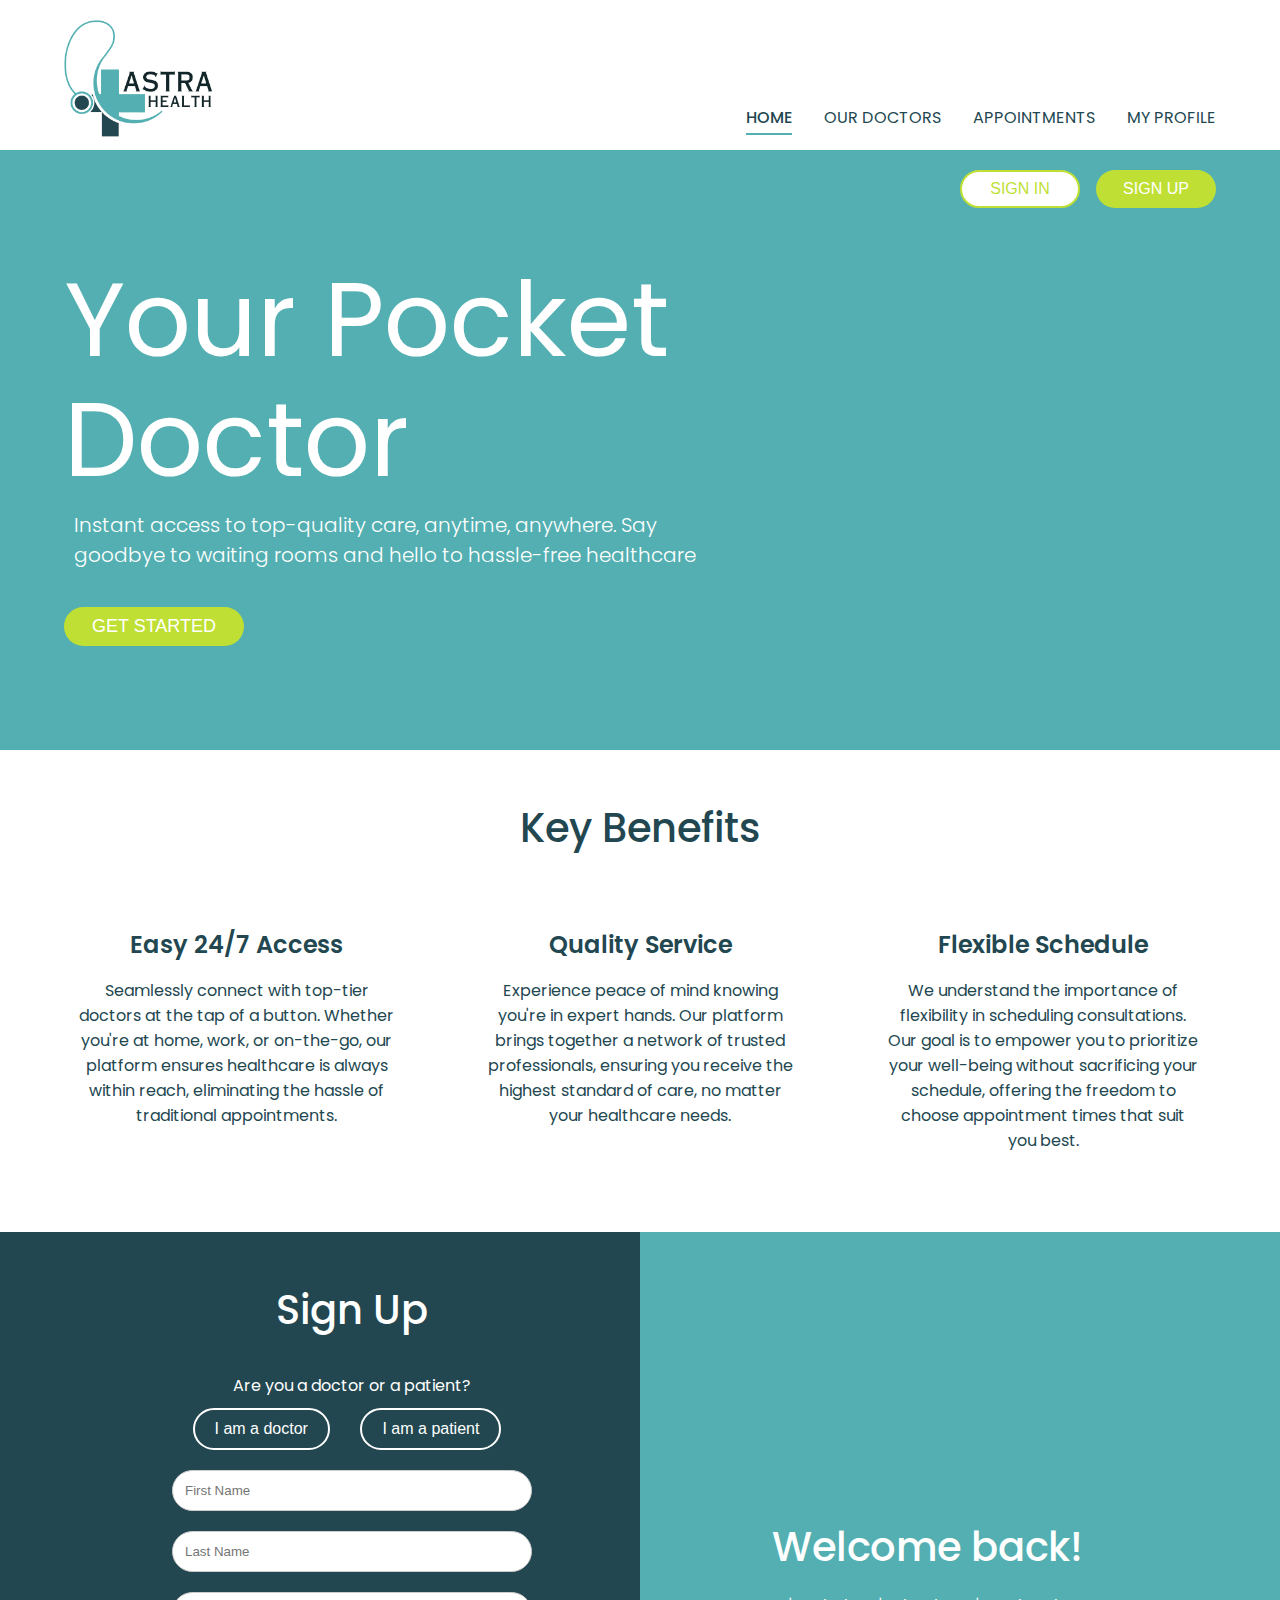
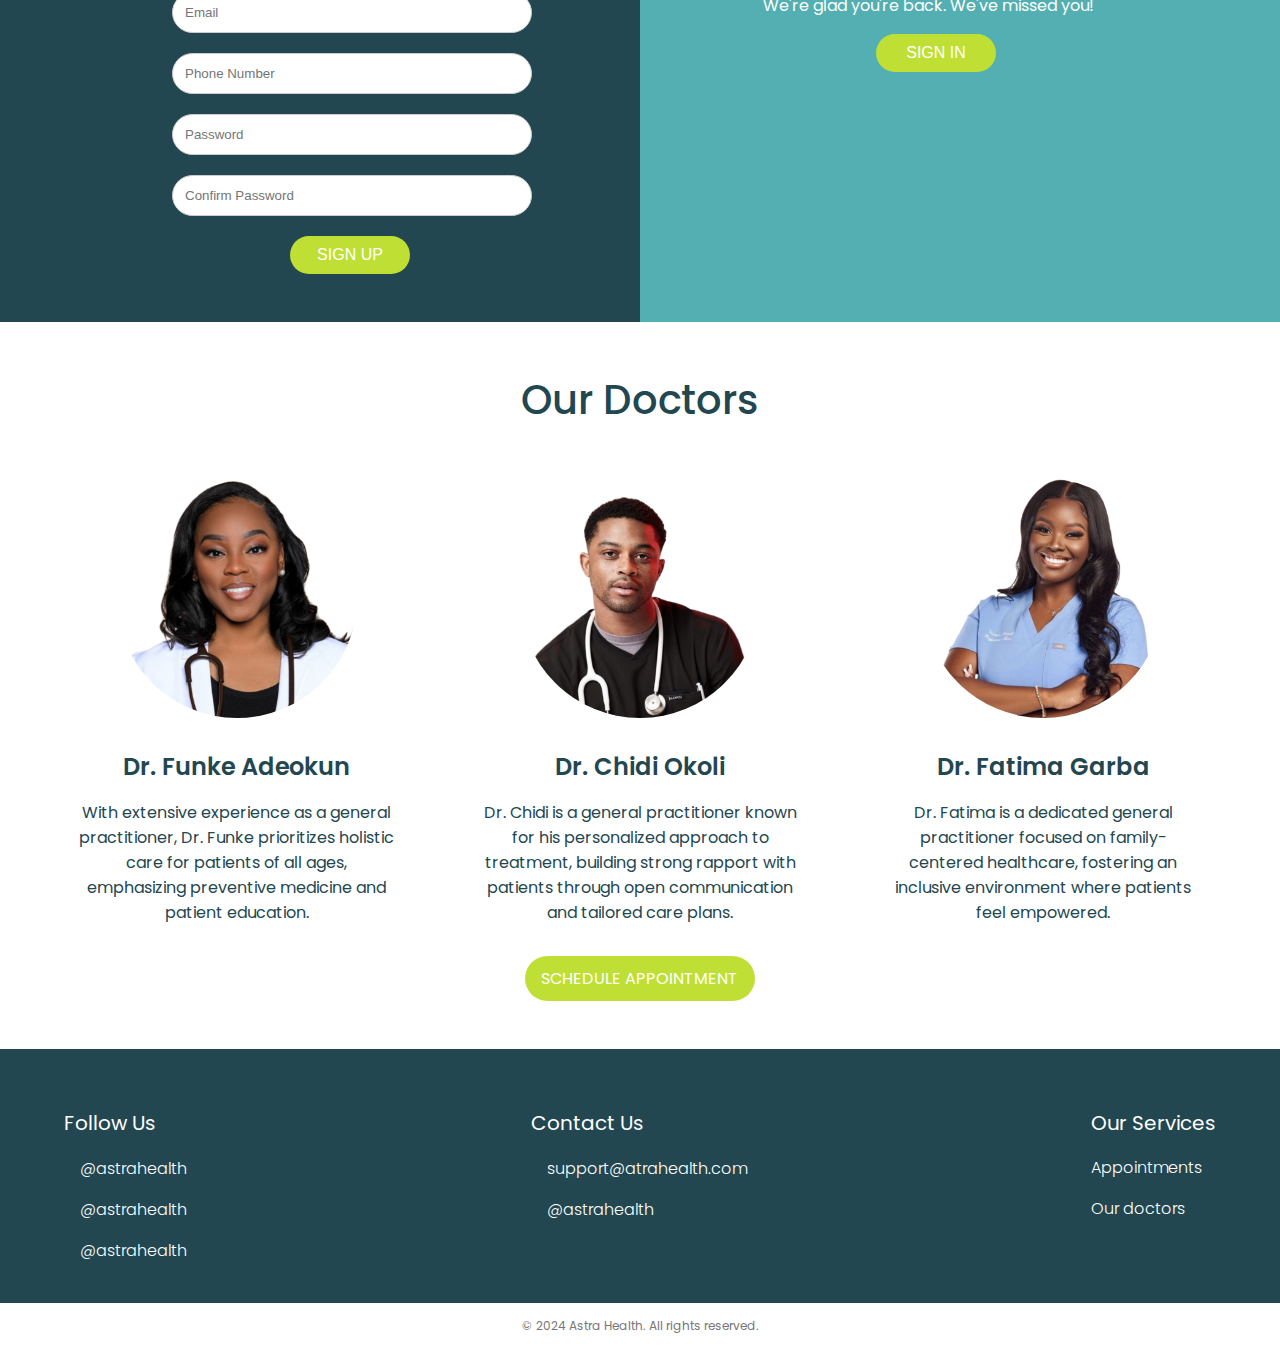
==== index.html @ 149f2d3d "Improved website responsiveness and update sign up / sign in forms" ====
<!DOCTYPE html>
<html lang="en">
<head>
    <meta charset="UTF-8">
    <meta name="viewport" content="width=device-width, initial-scale=1.0">
    <title>Astra Health | Home</title>
    <link rel="icon" href="images/astra health small icon.png">
    <link rel="stylesheet" href="./style.css" />
    <link rel="preconnect" href="https://fonts.googleapis.com">
    <link rel="preconnect" href="https://fonts.gstatic.com" crossorigin>
    <link href="https://fonts.googleapis.com/css2?family=Poppins:ital,wght@0,100;0,200;0,300;0,400;0,500;0,600;0,700;0,800;0,900;1,100;1,200;1,300;1,400;1,500;1,600;1,700;1,800;1,900&display=swap" rel="stylesheet">
    <link rel="stylesheet" href="https://cdnjs.cloudflare.com/ajax/libs/font-awesome/6.5.2/css/all.min.css" integrity="sha512-SnH5WK+bZxgPHs44uWIX+LLJAJ9/2PkPKZ5QiAj6Ta86w+fsb2TkcmfRyVX3pBnMFcV7oQPJkl9QevSCWr3W6A==" crossorigin="anonymous" referrerpolicy="no-referrer" />
    <link rel="stylesheet" href="path/to/font-awesome/css/font-awesome.min.css">
</head>
<body>
    <div class="container">
        <nav id="header">
            <div id="header-logo">
                <img src="./images/Astra Health Logo (Transparent) .png" alt="Astra Health logo" width="150">
            </div>
            <ul class="header-nav-bar">
                <li class="header-nav-items"><a href="index.html" class="current-page">HOME</a></li>
                <li class="header-nav-items"><a href="#">OUR DOCTORS</a></li>
                <li class="header-nav-items"><a href="#">APPOINTMENTS</a></li>
                <li class="header-nav-items"><a href="#">MY PROFILE</a></li>
            </ul>
        </nav>
    </div>
    <div class="teal-container">
        <div class="container">
            <div id="intro">
                <div id="access-buttons">
                    <button class="outlined-button">SIGN IN</button>
                    <button class="filled-button">SIGN UP</button>
                </div>
                <div id="intro-content">
                    <h1>Your Pocket Doctor</h1>
                    <h4>Instant access to top-quality care, anytime, anywhere. Say goodbye to waiting rooms and hello to hassle-free healthcare</h4>
                    <button class="filled-button-large">GET STARTED</button>
                </div>
            </div>
        </div>
    </div>
    <div class="container">
        <div id="key-benefits">
            <section id="benefits-header">
                <h2>Key Benefits</h2>
            </section>
            <section id="benefits-body">
                <div class="benefit">
                    <i class="fa-solid fa-hourglass icon"></i>
                    <h3>Easy 24/7 Access</h3>
                    <p>Seamlessly connect with top-tier doctors at the tap of a button. Whether you're at home, work, or on-the-go, our platform ensures healthcare is always within reach, eliminating the hassle of traditional appointments.</p>
                </div>
                <div class="benefit">
                    <i class="fa-solid fa-stethoscope icon"></i>
                    <h3>Quality Service</h3>
                    <p>Experience peace of mind knowing you're in expert hands. Our platform brings together a network of trusted professionals, ensuring you receive the highest standard of care, no matter your healthcare needs.</p>
                </div>
                <div class="benefit">
                    <i class="fa-solid fa-house-medical icon"></i>
                    <h3>Flexible Schedule</h3>
                    <p>We understand the importance of flexibility in scheduling consultations. Our goal is to empower you to prioritize your well-being without sacrificing your schedule, offering the freedom to choose appointment times that suit you best.</p>
                </div>
            </section>
        </div>
    </div>
    <div class="dual-container" id="container">
        <div class="container">
            <section class="form-section signup-section">
                <form id="signup-form">
                    <h2>Sign Up</h2>
                    <div class="form-field">
                        <label for="doctor_patient">Are you a doctor or a patient?</label>
                        <div id="doctor_patient">
                            <button class="role-button outlined" data-role="doctor">I am a doctor</button>
                            <button class="role-button outlined" data-role="patient">I am a patient</button>
                        </div>
                    </div>                                                   
                    <div class="form-field">
                        <input type="text" placeholder="First Name" name="first_name" />
                        <label></label>
                    </div>
                    <div class="form-field">
                        <input type="text" placeholder="Last Name" name="last_name" />
                        <label></label>
                    </div>
                    <div class="form-field">
                        <input type="email" placeholder="Email" name="email" />
                        <label></label>
                    </div>
                    <div class="form-field">
                        <input type="tel" placeholder="Phone Number" name="phone" pattern="\+?\d{1,3}[-.]?\d{3}[-.]?\d{3}[-.]?\d{4}" />
                        <label></label>
                    </div>
                    <div class="form-field">
                        <input type="password" placeholder="Password" name="password" />
                        <label></label>
                    </div>
                    <div class="form-field">
                        <input type="password" placeholder="Confirm Password" name="confirm_password" />
                        <label></label>
                    </div>
                    <button class="filled-button" type="submit">SIGN UP</button>
                </form>
            </section>
            <section class="form-section signin-section">
                <form id="signin-form">
                    <h2>Sign in</h2>
                    <div class="form-field">
                        <label for="doctor_patient">Are you a doctor or a patient?</label>
                        <div id="doctor_patient">
                            <button class="role-button outlined" data-role="doctor">I am a doctor</button>
                            <button class="role-button outlined" data-role="patient">I am a patient</button>
                        </div>
                    </div>     
                    <div class="form-field">
                        <input type="email" placeholder="Email" name="email"/>
                        <label></label>
                    </div>
                    <div class="form-field">
                        <input type="password" placeholder="Password" />
                        <label></label>
                    </div>
                    <!-- <a href="#" class="forgot">Forgot your password?</a> -->
                    <button class="filled-button" type="submit">SIGN IN</button>
                </form>
            </section>
            <section class="overlay-section">
                <div class="overlay">
                    <div class="overlay-panel overlay-right">
                        <div id="welcome-prompt">
                            <h2>Welcome!</h2>
                            <p>Begin your Astra Health journey here</p>
                            <button class="filled-button" id="signup-button">SIGN UP</button>
                        </div>
                    </div>
                    <div class="overlay-panel overlay-left">
                        <div id="welcome-back-prompt">
                            <h2>Welcome back!</h2>
                            <p>We're glad you're back. We've missed you!</p>
                            <button class="filled-button" id="signin-button">SIGN IN</button>
                        </div>   
                    </div>
                </div>
            </section>
        </div>
    </div>
    <div class="container">
        <div id="our-doctors">
            <section id="doctors-header">
                <h2>Our Doctors</h2>
            </section>
            <section id="doctors-body">
                <div class="doctors">
                    <img src="./images/doc 1.png" alt="Female Doctor" width="240">
                    <h3>Dr. Funke Adeokun</h3>
                    <p>With extensive experience as a general practitioner, Dr. Funke prioritizes holistic care for patients of all ages, emphasizing preventive medicine and patient education.</p>
                </div>
                <div class="doctors">
                    <img src="./images/doc 3.png" alt="Female Doctor" width="240">
                    <h3>Dr. Chidi Okoli</h3>
                    <p>Dr. Chidi is a general practitioner known for his personalized approach to treatment, building strong rapport with patients through open communication and tailored care plans.</p>
                </div>
                <div class="doctors">
                    <img src="./images/doc 2.png" alt="Female Doctor" width="240">
                    <h3>Dr. Fatima Garba</h3>
                    <p>Dr. Fatima is a dedicated general practitioner focused on family-centered healthcare, fostering an inclusive environment where patients feel empowered.</p>
                </div>
            </section>
            <section class="filled-button">SCHEDULE APPOINTMENT</section>
        </div>
    </div>
    <footer id="footer">
        <div class="dark-green-container">
            <div class="container footer-container">
                <div id="social-media">
                    <h4>Follow Us</h4>
                    <div class="instagram">
                        <i class="fa-brands fa-instagram small-icon"></i>
                        <p>@astrahealth</p>
                    </div>
                    <div class="facebook">
                        <i class="fa-brands fa-facebook-f small-icon"></i>
                        <p>@astrahealth</p>
                    </div>
                    <div class="twitter">
                        <i class="fa-brands fa-x-twitter small-icon"></i>
                        <p>@astrahealth</p>
                    </div>
                </div>
                <div id="contact-us">
                    <h4>Contact Us</h4>
                    <div class="e-mail">
                        <i class="fa-solid fa-envelope small-icon"></i>
                        <p>support@atrahealth.com</p>
                    </div>
                    <div class="phone-number">
                        <i class="fa-solid fa-phone-volume small-icon"></i>
                        <p>@astrahealth</p>
                    </div>
                </div>
                <div id="our-services">
                    <h4>Our Services</h4>
                    <p>Appointments</p>
                    <p>Our doctors</p>
                </div>
            </div>
        </div>   
    </footer>
    <section id="legal-information">
        <p>&copy; 2024 Astra Health. All rights reserved.</p>
    </section>    
    <script src="index.js"></script>
</body>
</html>
---- style.css ----
html {
    box-sizing: border-box;
    font-family: "Poppins", sans-serif;
}

.icon {
    font-size: 3rem;
    color:  #c0df34;
}

.small-icon {
    font-size: 1rem;
    color:  #ffffff;
}

body {
    margin: 0px;
    padding: 0px;
    /* min-height: 100vh;
    background-size: cover;
    background-repeat: no-repeat; */
}

*, *:before, *:after {
    box-sizing: inherit;
}

.container {
    position: relative;
    width: 90%;
    max-width: 1200px; /* Ensures optimal readability */
    margin: 0 auto;
    display: flex;
}

.teal-container {
    background-color: #53AFB1;
}

.dark-green-container {
    background-color: #224750;
}

.footer-container {
    padding: 2em 0 2em 0;
}

.dual-container {
    background: linear-gradient(
        to left,
        #53AFB1 0%,
        #53AFB1 50%,
        #224750 50%,
        #224750 100%
    );
    position: relative;
    display: flex;
}

.signup-section, .signin-section {
    flex: 1;
    display: flex;
    flex-direction: column;
    justify-content: space-around;
    align-items: center;
    background-color: #224750;
    padding: 3em 0;
}

.signup-section {
    left: 0;
    z-index: 1; 
}

.signin-section {
    right: 0;
}

.overlay {
    position: absolute;
    top: 0;
    left: 0;
    width: 100%;
    display: flex;
    justify-content: space-around;
}

.overlay-panel {
    flex: 1;
    display: flex;
    flex-direction: column;
    justify-content: center;
    align-items: center;
    text-align: center;
    background-color: #53AFB1;
    padding: 3em 0;
    height: 691.97px;
}

#welcome-prompt, #welcome-back-prompt {
    flex: 1;
    display: flex;
    flex-direction: column;
    justify-content: center;
    align-items: center;
    text-align: center;
    padding: 0 20px;
    height: 100%;
    width: 100%;
}

.form-field {
    margin-bottom: 20px;

}

.form-field input {
    width: 360px;
    padding: 12px;
    border: 1px solid #ccc;
    border-radius: 30px;
    box-sizing: border-box;
}

.form-field label {
    display: none;
}

#header {
    display: flex;
    flex: 1;
    padding: 20px 0;
    height: 150px;
    display: flex;
    text-align: center;
    justify-content: space-between;
}

.header-nav-bar {
    color: #224750;
    list-style: none;
    padding: 0;
    margin: 0;
    display: flex;
    justify-content: space-between;
    align-items: flex-end;
}

.header-nav-items {
    margin-left: 2em;
}

.header-nav-items a {
    text-decoration: none;
    color: #224750;
    padding: .25em 0;
}

.header-nav-items a:hover, 
.header-nav-items a:focus {
    color: #53AFB1;
    font-weight: bold;
}

.current-page {
    border-bottom: 2px solid #53AFB1;
    color: #53AFB1;
    font-weight: 500;
}
 
#intro {
    min-height: 600px;
    height: auto;
    padding: 20px 0;
}

#intro-content {
    padding-top: 0px;
    width: 60%;
    align-items: center;
    color: #ffffff;
}

#key-benefits {
    background-color: #ffffff;
    padding: 3em 0 3em 0;
}

#benefits-header {
    text-align: center;
    color: #224750;
}

#benefits-body {
    color: #224750;
    display: flex;
    justify-content: space-between;
}

.benefit {
    width: 30%;
    padding: 15px;
    text-align: center;
}

#access-buttons {
    display: flex;
    justify-content: flex-end;
}

button {
    border-radius: 30px;
    font-size: 1rem;
    cursor: pointer;
}

.filled-button, .outlined-button {
    min-width: 120px;
    margin-left: 1em;
    padding: .5em 1.25em;
}

.filled-button, .filled-button-large, .filler-button {
    color: white;
    background-color: #c0df34;
    border: none;
}

.filled-button-large {
    min-width: 180px;
    font-size: 1.125rem;
    padding: .5em 1.25em;
    margin-top: 1.5em;
}

.outlined-button {
    color: #c0df34;
    background-color: #ffffff;
    border: 2px solid #c0df34;
}

#intro-content h1 {
    color: #ffffff;
    font-size: 6.5rem;
    font-weight: normal;
    line-height: 7.5rem;
    margin: 0.5em 0 0 0;
}

#benefits-header h2 {
    margin: 0 0 .75em 0;
}

.benefit h3 {
    margin-bottom: 0.5em;
}

h2 {
    font-size: 2.5rem;
    font-weight: 500;
}

h3 {
    font-size: 1.5rem;
    font-weight: 600;
}

#intro-content h4 {
    color: #ffffff;
    font-size: 1.25rem;
    font-weight: 300;
    margin: 10px;
}

h4 {
    font-size: 1.25rem;
    font-weight: 400;
    font-style: normal;
}

#signup-form h2, #signin-form h2 {
    text-align: center;
    color: #ffffff;
    margin-top: 0px;
}

#signup-form button.filled-button, #signin-form button.filled-button {
    display: flex;
    justify-content: center;
    align-items: center;
    padding: 10px;
    position: relative;
    left: 45%;
    transform: translateX(-50%);
}

.overlay-panel h2, .overlay-panel p, .overlay-panel button {
    color: #ffffff;
}

.overlay-panel button {
    padding: 10px;
}

.overlay-panel h2{
    margin-bottom: 0px;
}

#our-doctors {
    background-color: #ffffff;
    padding: 3em 0 3em 0;
}

#doctors-header {
    width: 100%;
    text-align: center;
    color: #224750;
}

#doctors-body {
    color: #224750;
    display: flex;
    justify-content: space-between;
}

.doctors {
    width: 30%;
    padding: 15px;
    align-items: center;
    border: 20px;
    text-align: center;
}

.doctors h3 {
    margin-bottom: .5em;
}

#doctors-header h2 {
    margin-top: 0;
}

.doctors img {
    border-radius: 50%;
}

#our-doctors .filled-button {
    text-align: center;
    padding: 10px;
    background-color: #c0df34;
    color: white;
    border: none;
    border-radius: 30px;
    cursor: pointer;
    width: 20%;
    display: flex;
    justify-content: center; 
    align-items: center;
    margin: 0 auto;
    display: block;
}

#doctor_patient {
    display: flex;
    justify-content: space-evenly;
    align-items: center;
}

.role-button {
    padding: 10px 20px;
    margin-right: 10px;
    background-color: transparent; 
    border: 2px solid #ffffff;
    color: #ffffff;
    border-radius: 30px;
    cursor: pointer;
}

.role-button.filled {
    background-color: #53AFB1;
    color: white;
}

.role-button:hover {
    background-color: #53AFB1; 
    color: white;
}

.role-button:focus {
    outline: none;
}

.form-field label {
    display: flex;
    justify-content: center;
    align-items: center;
    margin-bottom: 10px;
    color: #ffffff; 
}


#footer {
    background-color: #224750;
    color: white;
}

#footer h4 {
    margin-bottom: .5em;
}

#footer .small-icon {
    margin-right: 1em;
}

.footer-container {
    display: flex;
    justify-content: space-between;
}

#footer .instagram,
#footer .facebook,
#footer .twitter,
#footer .e-mail,
#footer .phone-number {
    display: flex;
    align-items: center;
}

#footer p {
    margin: .5em 0;
    font-weight: 300;
}

#our-services h4 {
    padding-bottom: .375em;
}

#our-services p {
    padding-bottom: .5em;
}

#legal-information {
    background-color: #ffffff;
    padding: .5em;
    text-align: center;
}

#legal-information p {
    margin: .5em 0;
    font-size: .75rem;
    color: #777;
}

@media (max-width: 992px) {
    .header-nav-bar {
        flex-direction: column;
    }
    .header {
        text-align: center;
    }
}
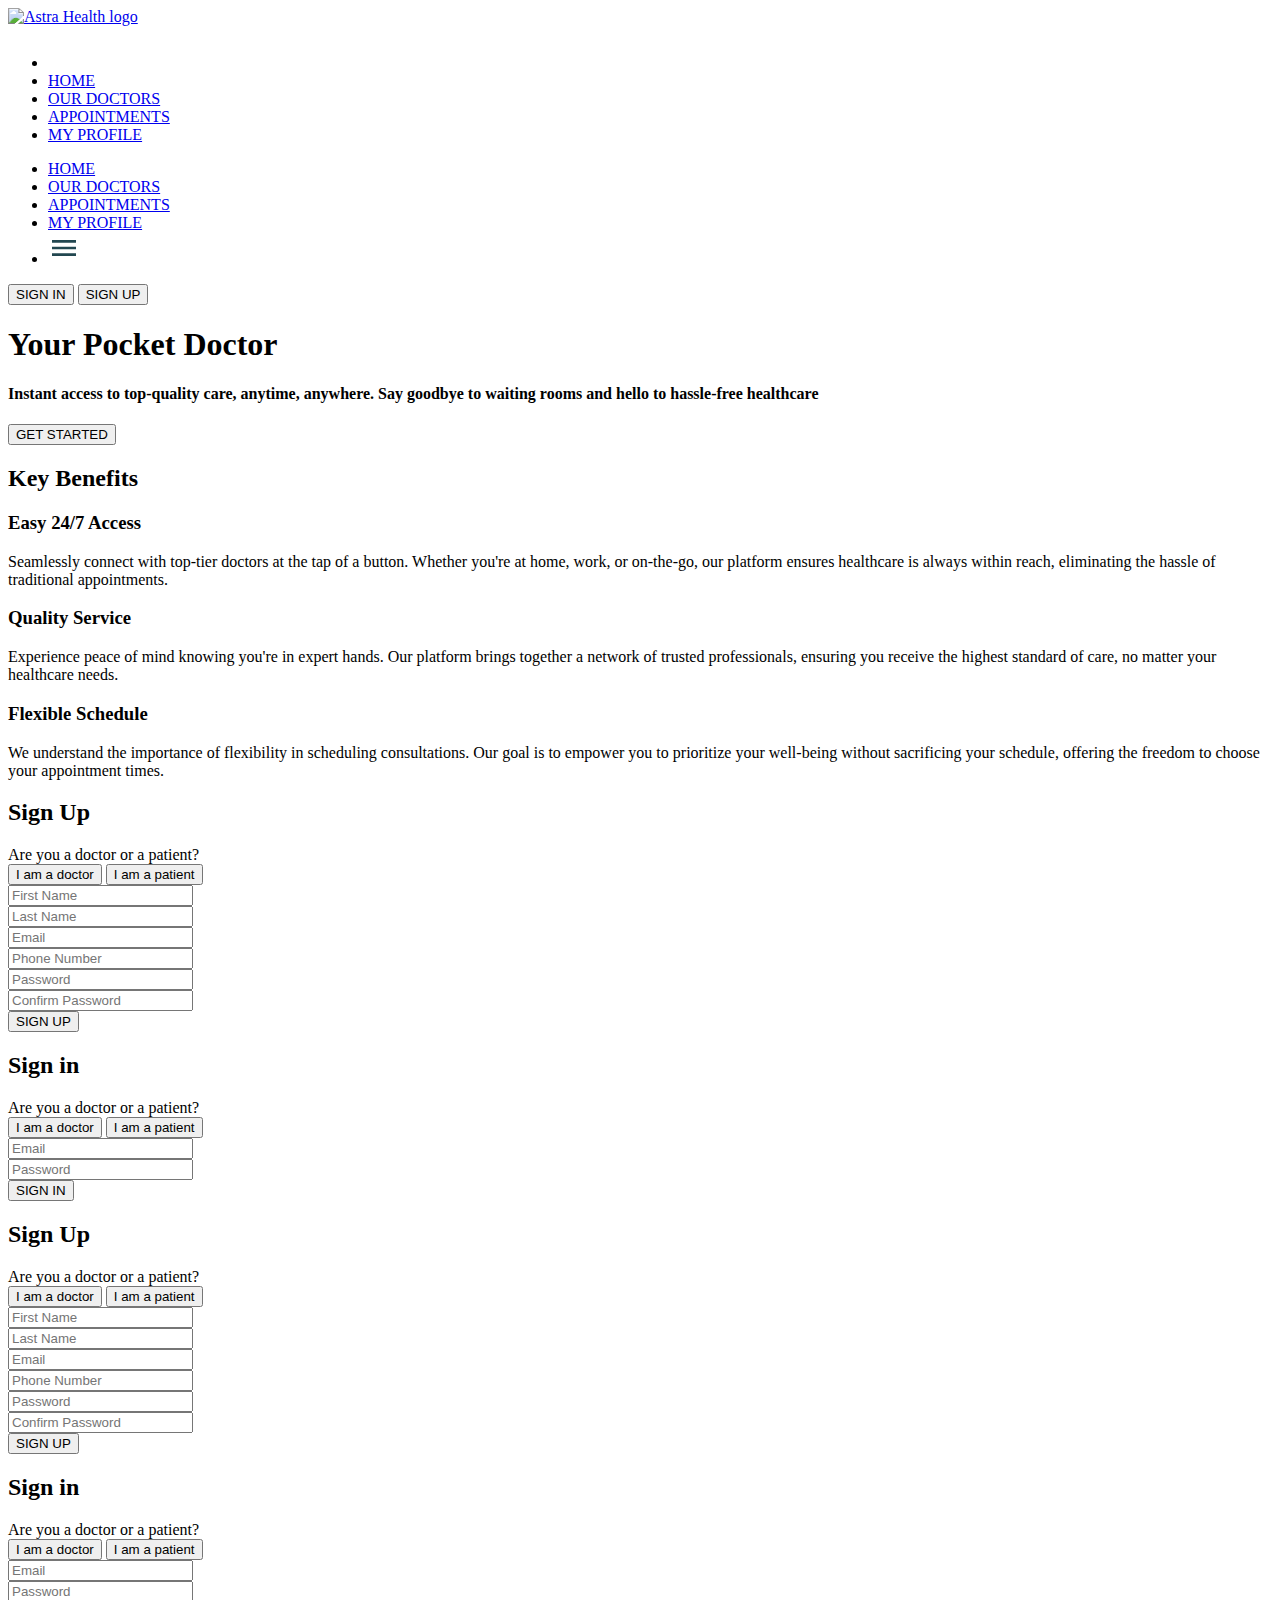
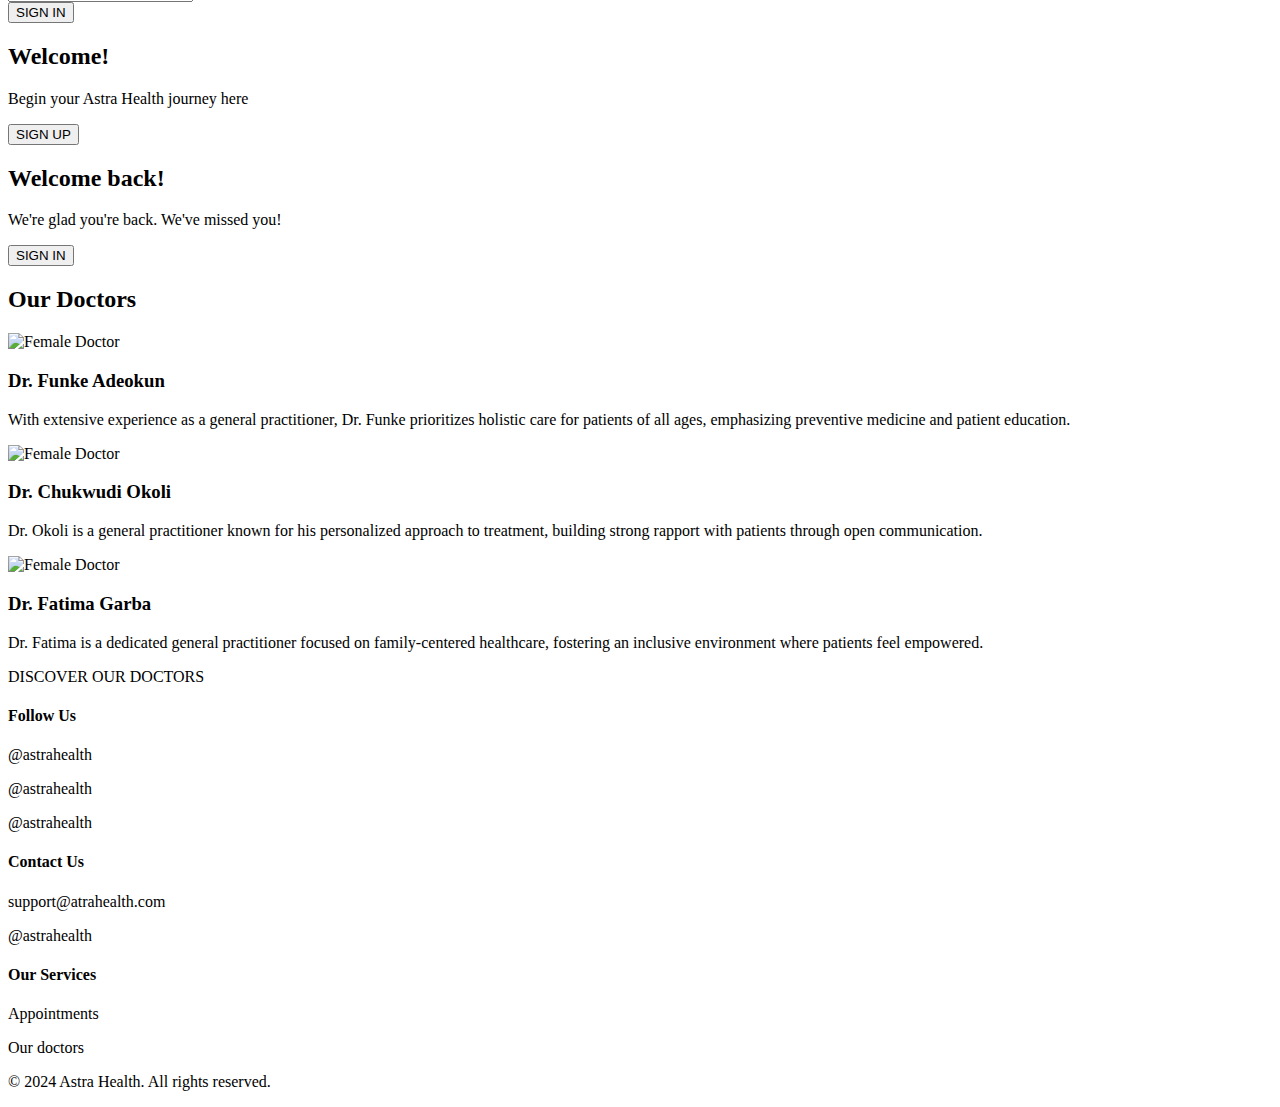
==== commit ee50d405: "Update html files to handle our_doctors page" ====
--- a/index.html
+++ b/index.html
@@ -3,9 +3,10 @@
 <head>
     <meta charset="UTF-8">
     <meta name="viewport" content="width=device-width, initial-scale=1.0">
-    <title>Astra Health | Home</title>
-    <link rel="icon" href="images/astra health small icon.png">
-    <link rel="stylesheet" href="./style.css" />
+    <title>Astra Health</title>
+    <link rel="icon" href="Images_Assets/Images/astra_health_small_icon.png">
+    <link rel="stylesheet" href="CSS/style.css" />
+    <link rel="stylesheet" href="CSS/our_doctors_style.css" />
     <link rel="preconnect" href="https://fonts.googleapis.com">
     <link rel="preconnect" href="https://fonts.gstatic.com" crossorigin>
     <link href="https://fonts.googleapis.com/css2?family=Poppins:ital,wght@0,100;0,200;0,300;0,400;0,500;0,600;0,700;0,800;0,900;1,100;1,200;1,300;1,400;1,500;1,600;1,700;1,800;1,900&display=swap" rel="stylesheet">
@@ -13,30 +14,43 @@
     <link rel="stylesheet" href="path/to/font-awesome/css/font-awesome.min.css">
 </head>
 <body>
-    <div class="container">
-        <nav id="header">
-            <div id="header-logo">
-                <img src="./images/Astra Health Logo (Transparent) .png" alt="Astra Health logo" width="150">
-            </div>
-            <ul class="header-nav-bar">
-                <li class="header-nav-items"><a href="index.html" class="current-page">HOME</a></li>
-                <li class="header-nav-items"><a href="#">OUR DOCTORS</a></li>
-                <li class="header-nav-items"><a href="#">APPOINTMENTS</a></li>
-                <li class="header-nav-items"><a href="#">MY PROFILE</a></li>
-            </ul>
-        </nav>
+    <div><a href="patient_profile.html"></a></div>
+    <div class="white-container">
+        <div class="container">
+            <nav id="header">
+                <div id="header-logo">
+                    <a href="index.html">
+                        <img class="astra-health-logo" src="Images_Assets/Images/Astra_Health_Logo_1.png" alt="Astra Health logo" width="150">
+                    </a>                    
+                </div>
+                <ul class="mobile-menu" id="mobile-nav-bar">
+                    <li onclick=hideMenu()><a href="#"><svg xmlns="http://www.w3.org/2000/svg" fill="#FFFFFF" height="26" viewBox="0 -960 960 960" width="26"><path d="m256-200-56-56 224-224-224-224 56-56 224 224 224-224 56 56-224 224 224 224-56 56-224-224-224 224Z"/></svg></a></li>
+                    <li class="mobile-nav-items"><a href="index.html" class="current-page">HOME</a></li>
+                    <li class="mobile-nav-items"><a href="our_doctors.html">OUR DOCTORS</a></li>
+                    <li class="mobile-nav-items"><a href="#">APPOINTMENTS</a></li>
+                    <li class="mobile-nav-items"><a href="#">MY PROFILE</a></li>
+                </ul>
+                <ul class="header-nav-bar" id="header-nav-bar">
+                    <li class="header-nav-items"><a href="index.html" class="current-page">HOME</a></li>
+                    <li class="header-nav-items"><a href="our_doctors.html">OUR DOCTORS</a></li>
+                    <li class="header-nav-items"><a href="#">APPOINTMENTS</a></li>
+                    <li class="header-nav-items"><a href="#">MY PROFILE</a></li>
+                    <li class="menu-button" onclick=showMenu()><a href="#"><svg xmlns="http://www.w3.org/2000/svg" fill="#224750" height="32" viewBox="0 -960 960 960" width="32"><path d="M120-240v-80h720v80H120Zm0-200v-80h720v80H120Zm0-200v-80h720v80H120Z"/></svg></i></a></li>
+                </ul>
+            </nav>
+        </div>
     </div>
     <div class="teal-container">
         <div class="container">
             <div id="intro">
                 <div id="access-buttons">
-                    <button class="outlined-button">SIGN IN</button>
-                    <button class="filled-button">SIGN UP</button>
+                    <button class="outlined-button access-button" >SIGN IN</button>
+                    <button class="filled-button access-button">SIGN UP</button>
                 </div>
                 <div id="intro-content">
                     <h1>Your Pocket Doctor</h1>
                     <h4>Instant access to top-quality care, anytime, anywhere. Say goodbye to waiting rooms and hello to hassle-free healthcare</h4>
-                    <button class="filled-button-large">GET STARTED</button>
+                    <button class="filled-button-large access-button">GET STARTED</button>
                 </div>
             </div>
         </div>
@@ -60,9 +74,89 @@
                 <div class="benefit">
                     <i class="fa-solid fa-house-medical icon"></i>
                     <h3>Flexible Schedule</h3>
-                    <p>We understand the importance of flexibility in scheduling consultations. Our goal is to empower you to prioritize your well-being without sacrificing your schedule, offering the freedom to choose appointment times that suit you best.</p>
-                </div>
-            </section>
+                    <p>We understand the importance of flexibility in scheduling consultations. Our goal is to empower you to prioritize your well-being without sacrificing your schedule, offering the freedom to choose your appointment times.</p>
+                </div>
+            </section>
+        </div>
+    </div>
+    <div class="mobile-container" id="mobile-container">
+        <div class="mobile-form-container">
+            <section class="mobile-form-section mobile-signup-section">
+                <form id="mobile-signup-form">
+                    <h2>Sign Up</h2>
+                    <div class="mobile-form-field">
+                        <label for="doctor_patient">Are you a doctor or a patient?</label>
+                        <div id="doctor_patient">
+                            <button class="role-button outlined" data-role="doctor">I am a doctor</button>
+                            <button class="role-button outlined" data-role="patient">I am a patient</button>
+                        </div>
+                    </div>                                                   
+                    <div class="mobile-form-field">
+                        <input type="text" placeholder="First Name" name="first_name" />
+                        <label></label>
+                    </div>
+                    <div class="mobile-form-field">
+                        <input type="text" placeholder="Last Name" name="last_name" />
+                        <label></label>
+                    </div>
+                    <div class="mobile-form-field">
+                        <input type="email" placeholder="Email" name="email" />
+                        <label></label>
+                    </div>
+                    <div class="mobile-form-field">
+                        <input type="tel" placeholder="Phone Number" name="phone" pattern="\+?\d{1,3}[-.]?\d{3}[-.]?\d{3}[-.]?\d{4}" />
+                        <label></label>
+                    </div>
+                    <div class="mobile-form-field">
+                        <input type="password" placeholder="Password" name="password" />
+                        <label></label>
+                    </div>
+                    <div class="mobile-form-field">
+                        <input type="password" placeholder="Confirm Password" name="confirm_password" />
+                        <label></label>
+                    </div>
+                    <button class="filled-button" type="submit">SIGN UP</button>
+                </form>
+            </section>
+            <section class="mobile-form-section mobile-signin-section">
+                <form id="mobile-signin-form">
+                    <h2>Sign in</h2>
+                    <div class="mobile-form-field">
+                        <label for="doctor_patient">Are you a doctor or a patient?</label>
+                        <div id="doctor_patient">
+                            <button class="role-button outlined" data-role="doctor">I am a doctor</button>
+                            <button class="role-button outlined" data-role="patient">I am a patient</button>
+                        </div>
+                    </div>     
+                    <div class="mobile-form-field">
+                        <input type="email" placeholder="Email" name="email"/>
+                        <label></label>
+                    </div>
+                    <div class="mobile-form-field">
+                        <input type="password" placeholder="Password" />
+                        <label></label>
+                    </div>
+                    <button class="filled-button" type="submit">SIGN IN</button>
+                </form>
+            </section>
+            <!-- <section class="mobile-overlay-section">
+                <div class="mobile-overlay">
+                    <div class="mobile-overlay-panel mobile-overlay-top">
+                        <div id="mobile-welcome-prompt">
+                            <h2>Welcome!</h2>
+                            <p>Begin your Astra Health journey here</p>
+                            <button class="filled-button" id="mobile-signup-prompt-button">SIGN UP</button>
+                        </div>
+                    </div>
+                    <div class="mobile-overlay-panel mobile-overlay-bottom">
+                        <div id="mobile-welcome-back-prompt">
+                            <h2>Welcome back!</h2>
+                            <p>We're glad you're back. We've missed you!</p>
+                            <button class="filled-button" id="mobile-signin-prompt-button">SIGN IN</button>
+                        </div>   
+                    </div>
+                </div>
+            </section> -->
         </div>
     </div>
     <div class="dual-container" id="container">
@@ -132,14 +226,14 @@
                         <div id="welcome-prompt">
                             <h2>Welcome!</h2>
                             <p>Begin your Astra Health journey here</p>
-                            <button class="filled-button" id="signup-button">SIGN UP</button>
+                            <button class="filled-button" id="signup-prompt-button">SIGN UP</button>
                         </div>
                     </div>
                     <div class="overlay-panel overlay-left">
                         <div id="welcome-back-prompt">
                             <h2>Welcome back!</h2>
                             <p>We're glad you're back. We've missed you!</p>
-                            <button class="filled-button" id="signin-button">SIGN IN</button>
+                            <button class="filled-button" id="signin-prompt-button">SIGN IN</button>
                         </div>   
                     </div>
                 </div>
@@ -153,22 +247,22 @@
             </section>
             <section id="doctors-body">
                 <div class="doctors">
-                    <img src="./images/doc 1.png" alt="Female Doctor" width="240">
+                    <img src="Images_Assets/Images/doc_1.png" alt="Female Doctor" width="240">
                     <h3>Dr. Funke Adeokun</h3>
                     <p>With extensive experience as a general practitioner, Dr. Funke prioritizes holistic care for patients of all ages, emphasizing preventive medicine and patient education.</p>
                 </div>
                 <div class="doctors">
-                    <img src="./images/doc 3.png" alt="Female Doctor" width="240">
-                    <h3>Dr. Chidi Okoli</h3>
-                    <p>Dr. Chidi is a general practitioner known for his personalized approach to treatment, building strong rapport with patients through open communication and tailored care plans.</p>
+                    <img src="Images_Assets/Images/doc_3.png" alt="Female Doctor" width="240">
+                    <h3>Dr. Chukwudi Okoli</h3>
+                    <p>Dr. Okoli is a general practitioner known for his personalized approach to treatment, building strong rapport with patients through open communication.</p>
                 </div>
                 <div class="doctors">
-                    <img src="./images/doc 2.png" alt="Female Doctor" width="240">
+                    <img src="Images_Assets/Images/doc_2.png" alt="Female Doctor" width="240">
                     <h3>Dr. Fatima Garba</h3>
                     <p>Dr. Fatima is a dedicated general practitioner focused on family-centered healthcare, fostering an inclusive environment where patients feel empowered.</p>
                 </div>
             </section>
-            <section class="filled-button">SCHEDULE APPOINTMENT</section>
+            <section class="filled-button" onclick="window.location.href = 'our_doctors.html';">DISCOVER OUR DOCTORS</section>
         </div>
     </div>
     <footer id="footer">
@@ -211,6 +305,7 @@
     <section id="legal-information">
         <p>&copy; 2024 Astra Health. All rights reserved.</p>
     </section>    
-    <script src="index.js"></script>
+    <script src="JavaScript/script.js"></script>
+    <script src="JavaScript/our_doctors_script.js"></script>
 </body>
 </html>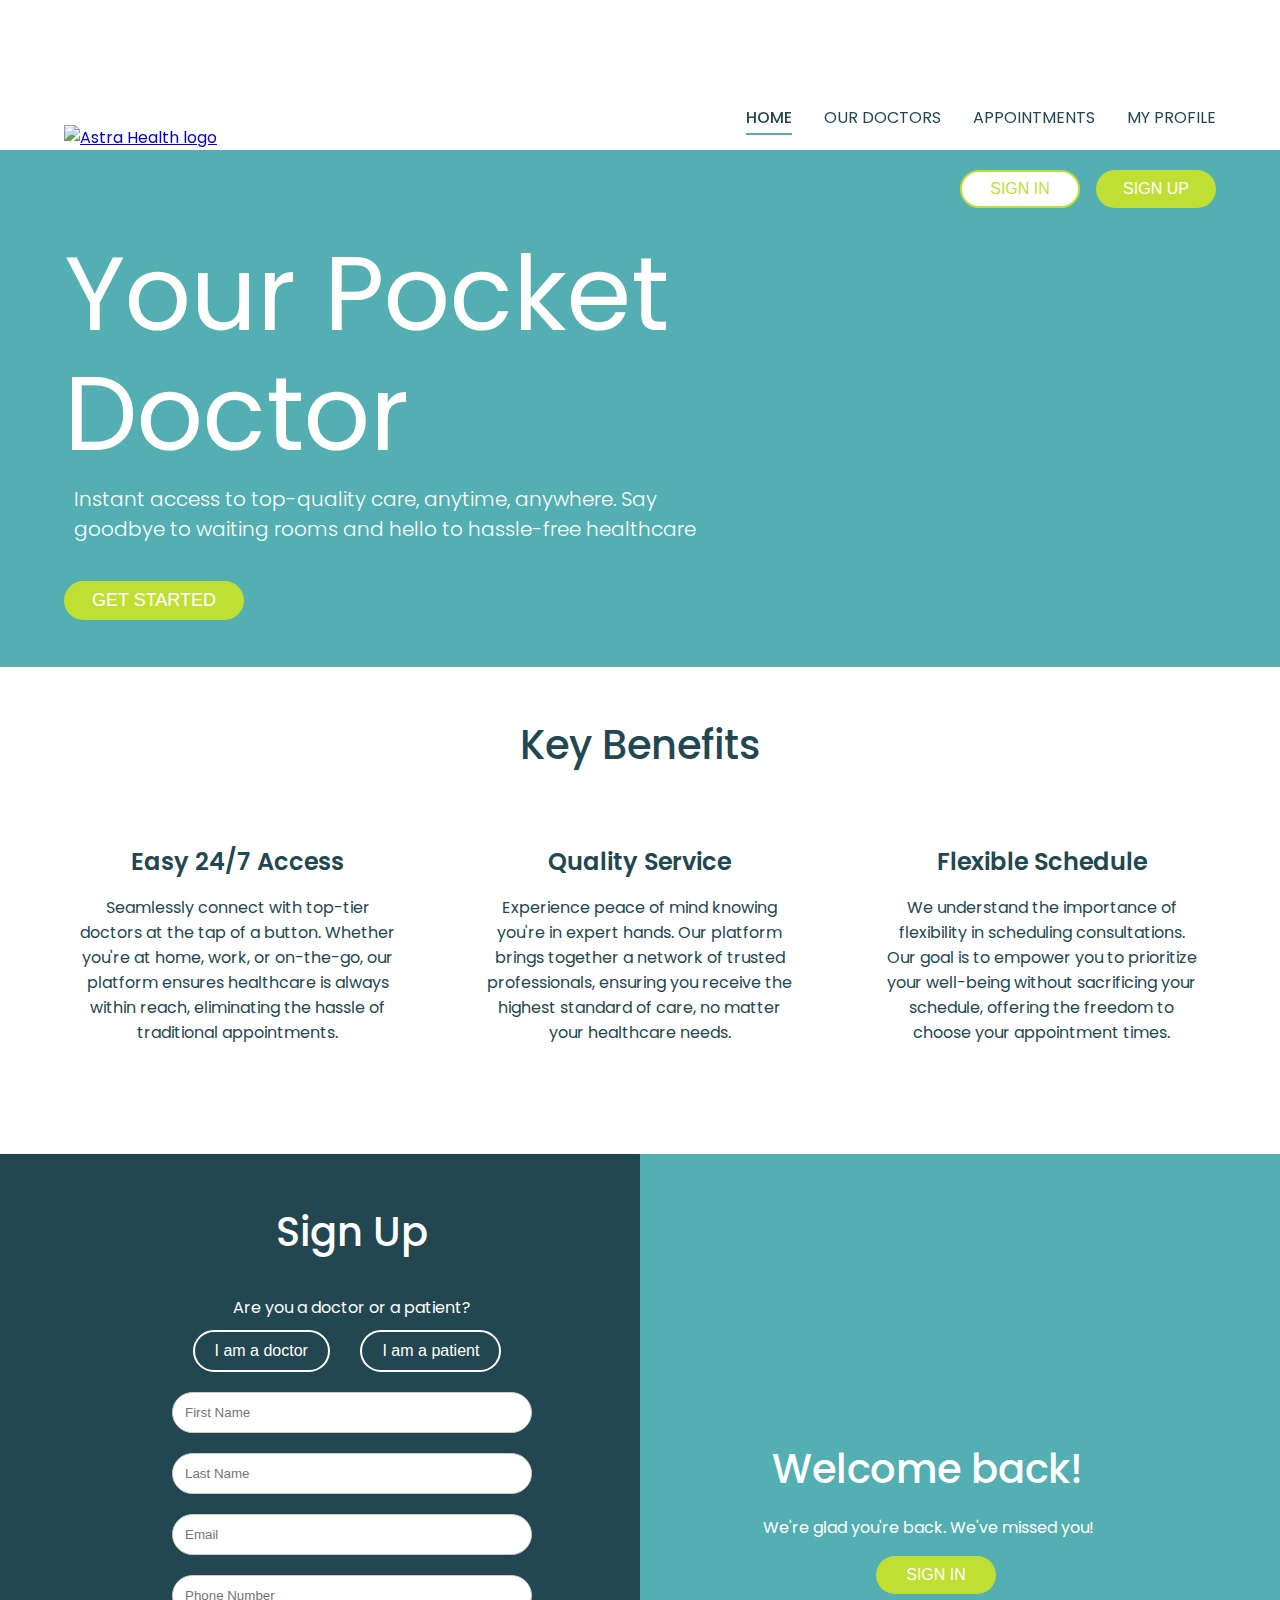
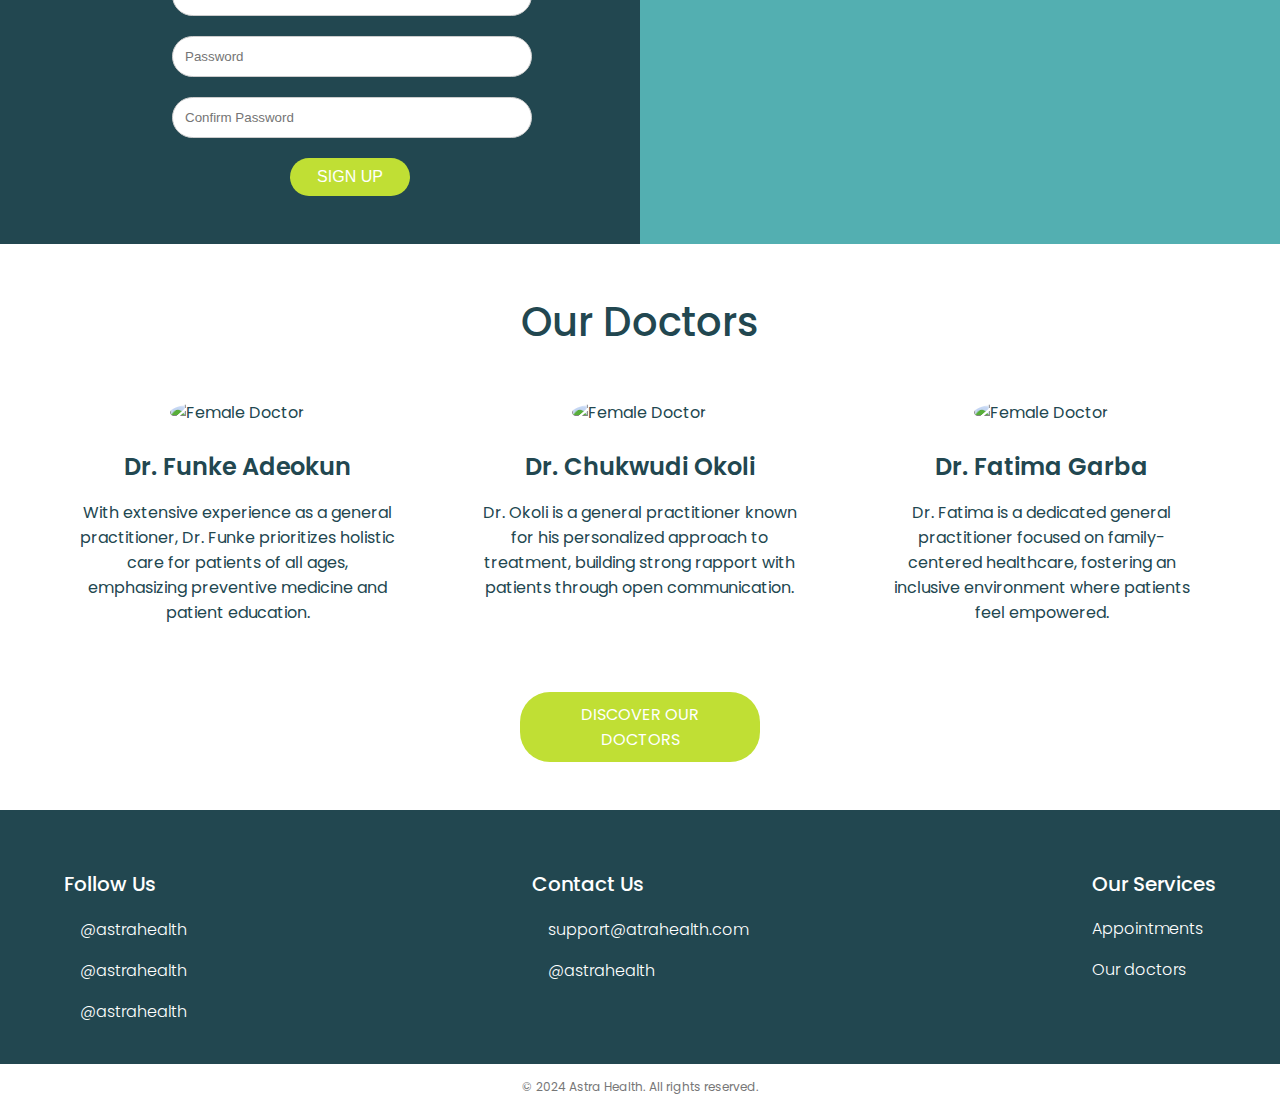
==== commit e422a3e6: "Update patients profile HTML files" ====
--- a/index.html
+++ b/index.html
@@ -7,6 +7,7 @@
     <link rel="icon" href="Images_Assets/Images/astra_health_small_icon.png">
     <link rel="stylesheet" href="CSS/style.css" />
     <link rel="stylesheet" href="CSS/our_doctors_style.css" />
+    <link rel="stylesheet" href="CSS/profile_styles.css" />
     <link rel="preconnect" href="https://fonts.googleapis.com">
     <link rel="preconnect" href="https://fonts.gstatic.com" crossorigin>
     <link href="https://fonts.googleapis.com/css2?family=Poppins:ital,wght@0,100;0,200;0,300;0,400;0,500;0,600;0,700;0,800;0,900;1,100;1,200;1,300;1,400;1,500;1,600;1,700;1,800;1,900&display=swap" rel="stylesheet">
@@ -28,13 +29,13 @@
                     <li class="mobile-nav-items"><a href="index.html" class="current-page">HOME</a></li>
                     <li class="mobile-nav-items"><a href="our_doctors.html">OUR DOCTORS</a></li>
                     <li class="mobile-nav-items"><a href="#">APPOINTMENTS</a></li>
-                    <li class="mobile-nav-items"><a href="#">MY PROFILE</a></li>
+                    <li class="mobile-nav-items"><a href="profile.html">MY PROFILE</a></li>
                 </ul>
                 <ul class="header-nav-bar" id="header-nav-bar">
                     <li class="header-nav-items"><a href="index.html" class="current-page">HOME</a></li>
                     <li class="header-nav-items"><a href="our_doctors.html">OUR DOCTORS</a></li>
                     <li class="header-nav-items"><a href="#">APPOINTMENTS</a></li>
-                    <li class="header-nav-items"><a href="#">MY PROFILE</a></li>
+                    <li class="header-nav-items"><a href="profile.html">MY PROFILE</a></li>
                     <li class="menu-button" onclick=showMenu()><a href="#"><svg xmlns="http://www.w3.org/2000/svg" fill="#224750" height="32" viewBox="0 -960 960 960" width="32"><path d="M120-240v-80h720v80H120Zm0-200v-80h720v80H120Zm0-200v-80h720v80H120Z"/></svg></i></a></li>
                 </ul>
             </nav>
@@ -307,5 +308,6 @@
     </section>    
     <script src="JavaScript/script.js"></script>
     <script src="JavaScript/our_doctors_script.js"></script>
+    <script src="JavaScript/profile_script.js"></script>
 </body>
 </html>--- a/CSS/style.css
+++ b/CSS/style.css
@@ -0,0 +1,1086 @@
+/*======================
+  Reset and Base Styles
+=======================*/
+
+html {
+    box-sizing: border-box;
+    font-family: "Poppins", sans-serif;
+}
+
+.icon {
+    font-size: 3rem;
+    color:  #C0DF34;
+}
+
+.small-icon {
+    font-size: 1rem;
+    color:  #FFFFFF;
+}
+
+.menu-button {
+    display: none;
+}
+
+body {
+    margin: 0px;
+    padding: 0px;
+}
+
+*, *:before, *:after {
+    box-sizing: inherit;
+}
+
+/*======================
+    Containers
+=======================*/
+
+.container {
+    position: relative;
+    width: 90%;
+    max-width: 1200px; /* Ensures optimal readability */
+    margin: 0 auto;
+    display: flex;
+}
+
+.white-container {
+    background-color: #FFFFFF;
+    z-index: 2;
+    position: fixed;
+    height: 150px;
+    width: 100%;
+}
+
+.teal-container {
+    background-color: #53AFB1;
+}
+
+.dark-green-container {
+    background-color: #224750;
+}
+
+.dual-container {
+    background: linear-gradient(
+        to left,
+        #53AFB1 0%,
+        #53AFB1 50%,
+        #224750 50%,
+        #224750 100%
+    );
+    position: relative;
+    display: flex;
+}
+
+/* .mobile-container {
+    background: linear-gradient(
+        to bottom,
+        #224750 0%,
+        #224750 60%,
+        #53AFB1 60%,
+        #53AFB1 100%
+    );
+    display: none;
+} */
+
+.mobile-container {
+    background-color: #224750;
+    display: none;
+}
+
+
+/*======================
+    Header Styles
+=======================*/
+
+#header {
+    opacity: 1;
+    z-index: 3;
+    width: 90%;
+    position: fixed;
+    max-width: 1200px;
+    height: 150px;
+    display: flex;
+    text-align: center;
+    align-items: flex-end;
+    justify-content: space-between;
+}
+
+.header-nav-bar {
+    color: #224750;
+    list-style: none;
+    padding: 0;
+    margin: 0;
+    display: none;
+    padding: 20px 0;
+    justify-content: space-between;
+    align-items: flex-end;
+}
+
+#header-nav-bar {
+    display: flex;
+    list-style: none;
+}
+
+.mobile-menu {
+    position: fixed;
+    display: none;
+    top: 0; 
+    right: 0;
+    margin: 0;
+    height: 100vh;
+    width: 240px;
+    z-index: 999;
+    background-color: #224750;
+    list-style: none;
+    flex-direction: column;
+    align-items: flex-start;
+    justify-content: flex-start;
+    text-align: left;
+    padding: 1em 2em;
+    line-height: 3em;
+    border-radius:  2.5em 0 0 2.5em;
+}
+
+.mobile-nav-items a {
+    text-decoration: none;
+    color: #FFFFFF;
+    font-size: 1em;
+}
+
+.mobile-nav-items a:hover, 
+.mobile-nav-items a:focus {
+    color: #F0F0F0;
+    font-weight: 500;
+}
+
+.mobile-menu li {
+    width: 100%;
+}
+
+.mobile-menu a {
+    width: 100%;
+}
+
+.header-nav-items {
+    margin-left: 2em;
+}
+
+.header-nav-items a {
+    text-decoration: none;
+    color: #224750;
+    padding: .25em 0;
+}
+
+.header-nav-items a:hover, 
+.header-nav-items a:focus {
+    color: #53AFB1;
+    font-weight: 500;
+}
+
+.current-page {
+    border-bottom: 2px solid #53AFB1;
+    color: #53AFB1;
+    font-weight: 500;
+}
+
+/*======================
+    Introduction Section
+=======================*/
+
+#intro {
+    min-height: 600px;
+    height: auto;
+    padding: 170px 0 20px 0;
+}
+
+#intro-content {
+    padding-top: 0px;
+    width: 60%;
+    align-items: center;
+    color: #FFFFFF;
+}
+
+/*======================
+    Key Benefits Section
+=======================*/
+
+#key-benefits {
+    background-color: #FFFFFF;
+    padding: 3em 0 3em 0;
+}
+
+#benefits-header {
+    text-align: center;
+    color: #224750;
+}
+
+#benefits-body {
+    display: flex;
+    flex-wrap: wrap;
+    color: #224750;
+    display: flex;
+    justify-content: space-between;
+}
+
+.benefit {
+    width: calc(33.333% - 2.25em);
+    padding: 15px;
+    text-align: center;
+    margin-bottom: 30px; 
+}
+
+/*======================
+    Sign Up/ Sign In
+=======================*/
+
+.signup-section, .signin-section {
+    flex: 1;
+    display: flex;
+    flex-direction: column;
+    justify-content: space-around;
+    align-items: center;
+    background-color: #224750;
+    padding: 3em 0;
+}
+
+
+.signup-section {
+    left: 0;
+    z-index: 1; 
+}
+
+.signin-section {
+    right: 0;
+}
+
+.overlay {
+    position: absolute;
+    top: 0;
+    left: 0;
+    width: 100%;
+    display: flex;
+    justify-content: space-around;
+}
+
+.overlay-panel {
+    flex: 1;
+    display: flex;
+    flex-direction: column;
+    justify-content: center;
+    align-items: center;
+    text-align: center;
+    background-color: #53AFB1;
+    padding: 3em 0;
+    height: 691.97px;
+}
+
+#welcome-prompt, #welcome-back-prompt {
+    flex: 1;
+    display: flex;
+    flex-direction: column;
+    justify-content: center;
+    align-items: center;
+    text-align: center;
+    padding: 0 20px;
+    height: 100%;
+    width: 100%;
+}
+
+.form-field {
+    margin-bottom: 20px;
+}
+
+.form-field input {
+    width: 360px;
+    padding: 12px;
+    border: 1px solid #ccc;
+    border-radius: 30px;
+    box-sizing: border-box;
+}
+
+.form-field label {
+    display: none;
+}
+
+#access-buttons {
+    display: flex;
+    justify-content: flex-end;
+}
+
+.role-button {
+    padding: 10px 20px;
+    margin-right: 10px;
+    background-color: transparent; 
+    border: 2px solid #FFFFFF;
+    color: #FFFFFF;
+    border-radius: 30px;
+    cursor: pointer;
+}
+
+.role-button.filled {
+    background-color: #53AFB1;
+    color: white;
+}
+
+.role-button:hover {
+    background-color: #53AFB1; 
+    color: white;
+}
+
+.role-button:focus {
+    outline: none;
+}
+
+.form-field label {
+    display: flex;
+    justify-content: center;
+    align-items: center;
+    margin-bottom: 10px;
+    color: #FFFFFF; 
+}
+
+.outlined-button {
+    color: #C0DF34;
+    background-color: #FFFFFF;
+    border: 2px solid #C0DF34;
+}
+
+#signup-form button.filled-button, #signin-form button.filled-button {
+    display: flex;
+    justify-content: center;
+    align-items: center;
+    padding: 10px;
+    position: relative;
+    left: 45%;
+    transform: translateX(-50%);
+}
+
+.overlay-panel h2, .overlay-panel p, .overlay-panel button {
+    color: #FFFFFF;
+}
+
+.overlay-panel button {
+    padding: 0.625em;
+}
+/*======================
+    Our Doctors Section
+=======================*/
+
+#our-doctors {
+    background-color: #FFFFFF;
+    padding: 3em 0 3em 0;
+}
+
+#doctors-header {
+    width: 100%;
+    text-align: center;
+    color: #224750;
+}
+
+#doctors-body {
+    color: #224750;
+    display: flex;
+    flex-wrap: wrap;
+    justify-content: space-between;
+}
+
+.doctors {
+    width: calc(33.333% - 2.25em);
+    padding: 15px;
+    align-items: center;
+    text-align: center;
+    margin-bottom: 2.25em;
+    box-sizing: border-box;
+}
+
+.doctors img {
+    border-radius: 50%;
+    max-width: 100%;
+}
+
+#our-doctors .filled-button {
+    text-align: center;
+    padding: 0.625em 1.25em;
+    background-color: #C0DF34;
+    color: #FFFFFF;
+    border: none;
+    border-radius: 30px;
+    cursor: pointer;
+    width: 100%;
+    max-width: 240px;
+    margin: 0 auto;
+    display: block;
+}
+
+#doctor_patient {
+    display: flex;
+    justify-content: space-evenly;
+    align-items: center;
+}
+
+/*======================
+    Footer Styles
+=======================*/
+
+#footer {
+    background-color: #224750;
+    color: white;
+}
+
+#footer h4 {
+    margin-bottom: .5em;
+    font-weight: 500;
+}
+
+#footer .small-icon {
+    margin-right: 1em;
+}
+
+.footer-container {
+    display: flex;
+    flex-wrap: wrap;
+    justify-content: space-between;
+    padding: 2em 0 2em 0;
+}
+
+#footer .instagram,
+#footer .facebook,
+#footer .twitter,
+#footer .e-mail,
+#footer .phone-number {
+    display: flex;
+    align-items: center;
+}
+
+#footer p {
+    margin: .5em 0;
+    font-weight: 300;
+}
+
+#our-services h4 {
+    padding-bottom: .375em;
+}
+
+#our-services p {
+    padding-bottom: .5em;
+}
+
+#legal-information {
+    background-color: #FFFFFF;
+    padding: .5em;
+    text-align: center;
+}
+
+#legal-information p {
+    margin: .5em 0;
+    font-size: .75rem;
+    color: #777;
+}
+
+/*======================
+        Buttons
+=======================*/
+
+button {
+    border-radius: 30px;
+    font-size: 1rem;
+    cursor: pointer;
+}
+
+.filled-button, .outlined-button {
+    min-width: 120px;
+    margin-left: 1em;
+    padding: .5em 1.25em;
+}
+
+.filled-button, .filled-button-large, .filler-button {
+    color: #FFFFFF;
+    background-color: #C0DF34;
+    border: none;
+}
+
+.filled-button-large {
+    min-width: 180px;
+    font-size: 1.125rem;
+    padding: .5em 1.25em;
+    margin: 1.5em 0;
+}
+
+/*======================
+    Typography
+=======================*/
+
+#intro-content h1 {
+    color: #FFFFFF;
+    font-size: 6.5rem;
+    font-weight: normal;
+    line-height: 7.5rem;
+    margin: 0.25em 0 0 0;
+}
+
+#benefits-header h2 {
+    margin: 0 0 .75em 0;
+}
+
+.benefit h3 {
+    margin-bottom: 0.5em;
+}
+
+h2 {
+    font-size: 2.5rem;
+    font-weight: 500;
+}
+
+h3 {
+    font-size: 1.5rem;
+    font-weight: 600;
+}
+
+#intro-content h4 {
+    color: #FFFFFF;
+    font-size: 1.25rem;
+    font-weight: 300;
+    margin: 10px;
+}
+
+h4 {
+    font-size: 1.25rem;
+    font-weight: 400;
+    font-style: normal;
+}
+
+#signup-form h2, #signin-form h2 {
+    text-align: center;
+    color: #FFFFFF;
+    margin-top: 0px;
+}
+
+.overlay-panel h2{
+    margin-bottom: 0px;
+}
+
+.doctors h3 {
+    margin-bottom: .5em;
+}
+
+#doctors-header h2 {
+    margin-top: 0;
+}
+
+/*======================
+    Media Queries
+=======================*/
+
+@media (max-width: 450px) {
+    .mobile-menu {
+        width: 100%;
+    }
+}
+
+/* Screens less than 639px */
+@media (max-width: 639px) {
+    .header-nav-items{
+        display: none;
+    }
+
+    .menu-button {
+        display: block;
+    }
+
+    .astra-health-logo {
+        width: 6em;
+    }
+
+    #intro-content {
+        padding-top: 1.5em;
+        width: 100%;
+        text-align: left;
+    }
+
+    #intro h1 {
+        font-size: 4rem;
+        line-height: 5rem;
+    }
+
+    #intro h4 {
+        font-size: 1rem;
+    }
+
+    .filled-button-large {
+        margin-top: 1em;
+    }
+
+    .benefit, .doctors {
+        width: 100%;
+        margin-bottom: 1.25em;
+    }
+
+    .doctors {
+        width: 100%;
+    }
+
+    #footer .footer-container {
+        flex-direction: column;
+        align-items: center;
+    }
+
+    #footer p {
+        font-size: 0.85rem;
+        text-align: center;
+    }
+
+    #footer .instagram,
+    #footer .facebook,
+    #footer .twitter,
+    #footer .e-mail,
+    #footer .phone-number {
+        flex-direction: column;
+        align-items: center;
+        text-align: center;
+    }
+
+    #social-media, #contact-us, #our-services {
+        text-align: center;
+    }
+
+    .footer-container h4 {
+        padding-bottom: 0.75em;
+    }
+
+    .benefit, .doctors {
+        width: 100%;
+        margin-bottom: 20px; 
+    }
+
+    .mobile-signup-section, .mobile-signin-section {
+        flex: 1;
+        display: flex;
+        flex-direction: column;
+        justify-content: space-around;
+        align-items: center;
+        background-color: #224750;
+        padding: 3em 0;
+    }
+
+    .mobile-container {
+        display: flex;
+        flex-direction: column;
+        align-items: center; 
+    }
+
+    #mobile-signup-form h2, #mobile-signin-form h2 {
+        text-align: center;
+        color: #FFFFFF;
+        margin-top: 0px;
+    }
+    
+    .mobile-form-field {
+        margin-bottom: 15px;
+    }
+    
+    .mobile-signin-section {
+        bottom: 0; 
+    }
+
+    .mobile-form-container {
+        position: relative; 
+    }
+
+    .mobile-overlay {
+        position: absolute;
+        top: 0;
+        left: 0;
+        width: 100%;
+        display: flex;
+        flex-direction: column; 
+        justify-content: space-between; 
+        align-items: center;
+    }
+    
+    .mobile-overlay-panel {
+        flex: 1;
+        display: flex;
+        flex-direction: column;
+        justify-content: center;
+        align-items: center;
+        text-align: center;
+        background-color: #53AFB1;
+        z-index: -1;
+       }
+
+    .mobile-overlay-section{
+        position: absolute;
+        top: 0;
+        left: 0;
+        width: 100%;
+        height: 100%;
+        display: flex;
+        flex-direction: column;
+        justify-content: center;
+        align-items: center;
+        text-align: center;
+    }
+    
+    .mobile-overlay-top {
+        position: absolute;
+        height: 678.196px;
+        padding-top: 48px;
+        padding-bottom: 48px;
+    }
+
+    .mobile-overlay-bottom {
+        position: absolute;
+        height: 453.911px;
+        padding-top: 48px;
+        padding-bottom: 48px;
+        margin-top: 678.196px;
+    }
+    
+    #mobile-welcome-prompt, #mobile-welcome-back-prompt {
+        flex: 1;
+        display: flex;
+        flex-direction: column;
+        justify-content: center;
+        align-items: center;
+        text-align: center;
+        padding: 0 20px;
+    }
+    
+    .mobile-form-field {
+        margin-bottom: 20px;
+    }
+    
+    .mobile-form-field input {
+        width: 300px;
+        padding: 12px;
+        border: 1px solid #CCCCCC;
+        border-radius: 30px;
+        box-sizing: border-box;
+    }
+    
+    .mobile-form-field label {
+        display: none;
+    }
+    
+    #access-buttons {
+        display: flex;
+        justify-content: flex-end;
+    }
+    
+    .role-button {
+        padding: 10px 20px;
+        margin-right: 10px;
+        background-color: transparent; 
+        border: 2px solid #FFFFFF;
+        color: #FFFFFF;
+        border-radius: 30px;
+        cursor: pointer;
+    }
+    
+    .role-button.filled {
+        background-color: #53AFB1;
+        color: white;
+    }
+    
+    .role-button:hover {
+        background-color: #53AFB1; 
+        color: white;
+    }
+    
+    .role-button:focus {
+        outline: none;
+    }
+    
+    .mobile-form-field label {
+        display: flex;
+        justify-content: center;
+        align-items: center;
+        margin-bottom: 10px;
+        color: #FFFFFF; 
+    }
+    
+    .outlined-button {
+        color: #C0DF34;
+        background-color: #FFFFFF;
+        border: 2px solid #C0DF34;
+    }
+    
+    #mobile-signup-form button.filled-button, #mobile-signin-form button.filled-button {
+        display: flex;
+        justify-content: center;
+        align-items: center;
+        padding: 10px;
+        position: relative;
+        left: 45%;
+        transform: translateX(-50%);
+    }
+    
+    .mobile-overlay-panel h2, .mobile-overlay-panel p, .mobile-overlay-panel button {
+        color: #FFFFFF;
+    }
+    
+    .mobile-overlay-panel button {
+        padding: 0.625em;
+    }
+    .dual-container {
+        display: none;
+    }
+
+}
+
+/* Screens from 640px to 843px */
+@media (min-width: 640px) and (max-width: 843px) {
+    .dual-container {
+        display: none;
+    }
+
+    .mobile-signup-section, .mobile-signin-section {
+        flex: 1;
+        display: flex;
+        flex-direction: column;
+        justify-content: space-around;
+        align-items: center;
+        background-color: #224750;
+        padding: 3em 0;
+    }
+
+    .mobile-container {
+        display: flex;
+        flex-direction: column;
+        align-items: center; 
+    }
+
+    #mobile-signup-form h2, #mobile-signin-form h2 {
+        text-align: center;
+        color: #FFFFFF;
+        margin-top: 0px;
+    }
+    
+    .mobile-form-field {
+        margin-bottom: 15px;
+    }
+    
+    .mobile-signin-section {
+        bottom: 0; 
+    }
+
+    .mobile-form-container {
+        position: relative; 
+    }
+
+    .mobile-overlay {
+        position: absolute;
+        top: 0;
+        left: 0;
+        width: 100%;
+        display: flex;
+        flex-direction: column; 
+        justify-content: space-between; 
+        align-items: center;
+    }
+    
+    .mobile-overlay-panel {
+        flex: 1;
+        display: flex;
+        flex-direction: column;
+        justify-content: center;
+        align-items: center;
+        text-align: center;
+        background-color: #53AFB1;
+        z-index: -1;
+       }
+
+    .mobile-overlay-section{
+        position: absolute;
+        top: 0;
+        left: 0;
+        width: 100%;
+        height: 100%;
+        display: flex;
+        flex-direction: column;
+        justify-content: center;
+        align-items: center;
+        text-align: center;
+    }
+    
+    .mobile-overlay-top {
+        position: absolute;
+        height: 678.196px;
+        padding-top: 48px;
+        padding-bottom: 48px;
+    }
+
+    .mobile-overlay-bottom {
+        position: absolute;
+        height: 453.911px;
+        padding-top: 48px;
+        padding-bottom: 48px;
+        margin-top: 678.196px;
+    }
+    
+    #mobile-welcome-prompt, #mobile-welcome-back-prompt {
+        flex: 1;
+        display: flex;
+        flex-direction: column;
+        justify-content: center;
+        align-items: center;
+        text-align: center;
+        padding: 0 20px;
+    }
+    
+    .mobile-form-field {
+        margin-bottom: 20px;
+    }
+    
+    .mobile-form-field input {
+        width: 300px;
+        padding: 12px;
+        border: 1px solid #CCCCCC;
+        border-radius: 30px;
+        box-sizing: border-box;
+    }
+    
+    .mobile-form-field label {
+        display: none;
+    }
+    
+    #access-buttons {
+        display: flex;
+        justify-content: flex-end;
+    }
+    
+    .role-button {
+        padding: 10px 20px;
+        margin-right: 10px;
+        background-color: transparent; 
+        border: 2px solid #FFFFFF;
+        color: #FFFFFF;
+        border-radius: 30px;
+        cursor: pointer;
+    }
+    
+    .role-button.filled {
+        background-color: #53AFB1;
+        color: white;
+    }
+    
+    .role-button:hover {
+        background-color: #53AFB1; 
+        color: white;
+    }
+    
+    .role-button:focus {
+        outline: none;
+    }
+    
+    .mobile-form-field label {
+        display: flex;
+        justify-content: center;
+        align-items: center;
+        margin-bottom: 10px;
+        color: #FFFFFF; 
+    }
+    
+    .outlined-button {
+        color: #C0DF34;
+        background-color: #FFFFFF;
+        border: 2px solid #C0DF34;
+    }
+    
+    #mobile-signup-form button.filled-button, #mobile-signin-form button.filled-button {
+        display: flex;
+        justify-content: center;
+        align-items: center;
+        padding: 10px;
+        position: relative;
+        left: 45%;
+        transform: translateX(-50%);
+    }
+    
+    .mobile-overlay-panel h2, .mobile-overlay-panel p, .mobile-overlay-panel button {
+        color: #FFFFFF;
+    }
+    
+    .mobile-overlay-panel button {
+        padding: 0.625em;
+    }
+
+    .header-nav-items{
+        display: none;
+    }
+
+    .menu-button {
+        display: block;
+    }
+
+    .benefit, .doctors {
+        width: calc(50% - 1.25em);
+        margin-bottom: 1.25; 
+    }
+
+    #benefits-body, #doctors-body {
+        justify-content: space-between;
+        flex-wrap: wrap;
+    }
+
+    #benefits-body, #doctors-body {
+        display: flex;
+        justify-content: center;
+        flex-wrap: wrap;
+    }
+
+    #intro-content h1 {
+        font-size: 5rem;
+        line-height: 6rem;
+    }
+
+    #benefits-header h2 {
+        font-size: 2rem;
+        margin-bottom: 0.5em;
+    }
+
+    .benefit h3 {
+        font-size: 1.25rem;
+        margin-bottom: 0.25em;
+    }
+
+    h2 {
+        font-size: 2rem;
+    }
+
+    h3 {
+        font-size: 1.25rem;
+    }
+
+    #intro-content h4 {
+        font-size: 1rem;
+        margin: 5px 0;
+    }
+
+    h4 {
+        font-size: 1rem;
+    }
+
+    .doctors h3 {
+        font-size: 1.25rem;
+        margin-bottom: 0.5em;
+    }
+
+    #doctors-header h2 {
+        margin-top: 0;
+    }
+}
+
+/* Screens from 844px to 1024px */
+@media (min-width: 844px) and (max-width: 1024px) {
+    .header-nav-bar {
+        display: flex;
+    }
+
+    #benefits-body, #doctors-body {
+        justify-content: center;
+    }
+
+    .benefit, .doctors {
+        width: calc(50% - 2.25em);
+    }
+}--- a/CSS/our_doctors_style.css
+++ b/CSS/our_doctors_style.css
@@ -0,0 +1,185 @@
+/*======================
+     General Style
+=======================*/
+
+#doc-intro {
+    min-height: 500px;
+    height: auto;
+    padding: 170px 0 20px 0;
+}
+
+#doc-intro-content {
+    padding-top: 0px;
+    width: 60%;
+    align-items: center;
+    color: #FFFFFF;
+}
+
+#our-doctors-content {
+    display: flex;
+    flex-wrap: wrap;
+    justify-content: space-evenly;
+    padding-top: 2em;
+}
+
+.card {
+   position: relative;
+   width: 300px;
+   height: 620px;
+   background: #FFFFF;
+   overflow: hidden;
+   border-radius: 30px;
+   margin: 20px;
+   background: linear-gradient(
+        to bottom,
+        #FFFFFF 0%,
+        #FFFFFF 41%,
+        #224750 41%,
+        #224750 100%
+    );
+}
+
+.card .circle {
+   position: absolute;
+   color: #FFFFFF;
+   top: -190px;
+   left: 50%;
+   width: 500px;
+   height: 500px;
+   transform: translateX(-50%);
+   clip-path: circle();
+}
+
+.card .circle::before {
+   content: '';
+   position: absolute;
+   color: white;
+   top: -8px;
+   left: -16px;
+   width: 100%;
+   height: 100%;
+   box-shadow: 0 0 0 20px #53AFB1;
+   border-radius: 50%;
+   z-index: 2;
+   pointer-events: none;
+}
+
+.circle .image-box {
+   position: absolute;
+   background: #FFFFFF;
+   left: 50%;
+   bottom: 0;
+   transform: translateX(-50%);
+   width: 340px;
+   height: 300px;
+}
+
+.image-box img {
+   position: absolute;
+   top: 0;
+   left: 0;
+   object-fit: cover;
+   object-position: top;
+   width: 100%;
+   height: 100%;
+   transition: all 0.5s;
+}
+
+.image-box img:hover {
+   transform: scale(1.2);
+}
+
+.card .our-doc-content {
+   position: absolute;
+   left: 0;
+   bottom: 0;
+   width: 100%;
+   height: 320px;
+   padding: 20px 30px;
+}
+
+/*======================
+    Typography
+=======================*/
+
+#doc-intro-content h1 {
+    color: #FFFFFF;
+    font-size: 6.5rem;
+    font-weight: normal;
+    line-height: 7.5rem;
+    margin: 0.25em 0 0 0;
+}
+
+#doc-intro-content h4 {
+    color: #FFFFFF;
+    font-size: 1.25rem;
+    font-weight: 300;
+    margin: 10px;
+}
+
+.our-doc-content h3 {
+    font-size: 1.4 rem;
+    color: #FFFFFF;
+    margin-top: 7px;
+    margin-bottom: 2px;
+    text-align: center;
+ }
+ 
+ .our-doc-content p {
+    font-size: 1 rem;
+    color: #FFFFFF;
+    margin-top: 7px;
+    margin-bottom: 2px;
+    text-align: center;
+ }
+
+/*======================
+        Buttons
+=======================*/
+
+ .appointment-button {
+    position: absolute;
+    bottom: 20px;
+    left: 45%;
+    transform: translateX(-50%);
+    display: flex;
+    justify-content: center; 
+    align-items: center; 
+    min-width: 180px;
+    padding: 0.75em 1.25em;
+    color: #FFFFFF;
+    font-weight: 500;
+    background-color: #C0DF34;
+    border: none;
+}
+
+
+/*======================
+      Media Query
+=======================*/
+
+/* Screens less than 639px */
+@media (max-width: 639px) {
+    #doc-intro-content {
+        padding-top: 1.5em;
+        width: 100%;
+        text-align: left;
+    }
+
+    #doc-intro h1 {
+        font-size: 4rem;
+        line-height: 5rem;
+    }
+
+    #doc-intro h4 {
+        font-size: 1rem;
+    }
+}
+
+/* Screens from 640px to 843px */
+@media (min-width: 640px) and (max-width: 843px) {
+    #doc-intro-content h1 {
+        font-size: 5rem;
+        line-height: 6rem;
+    }
+}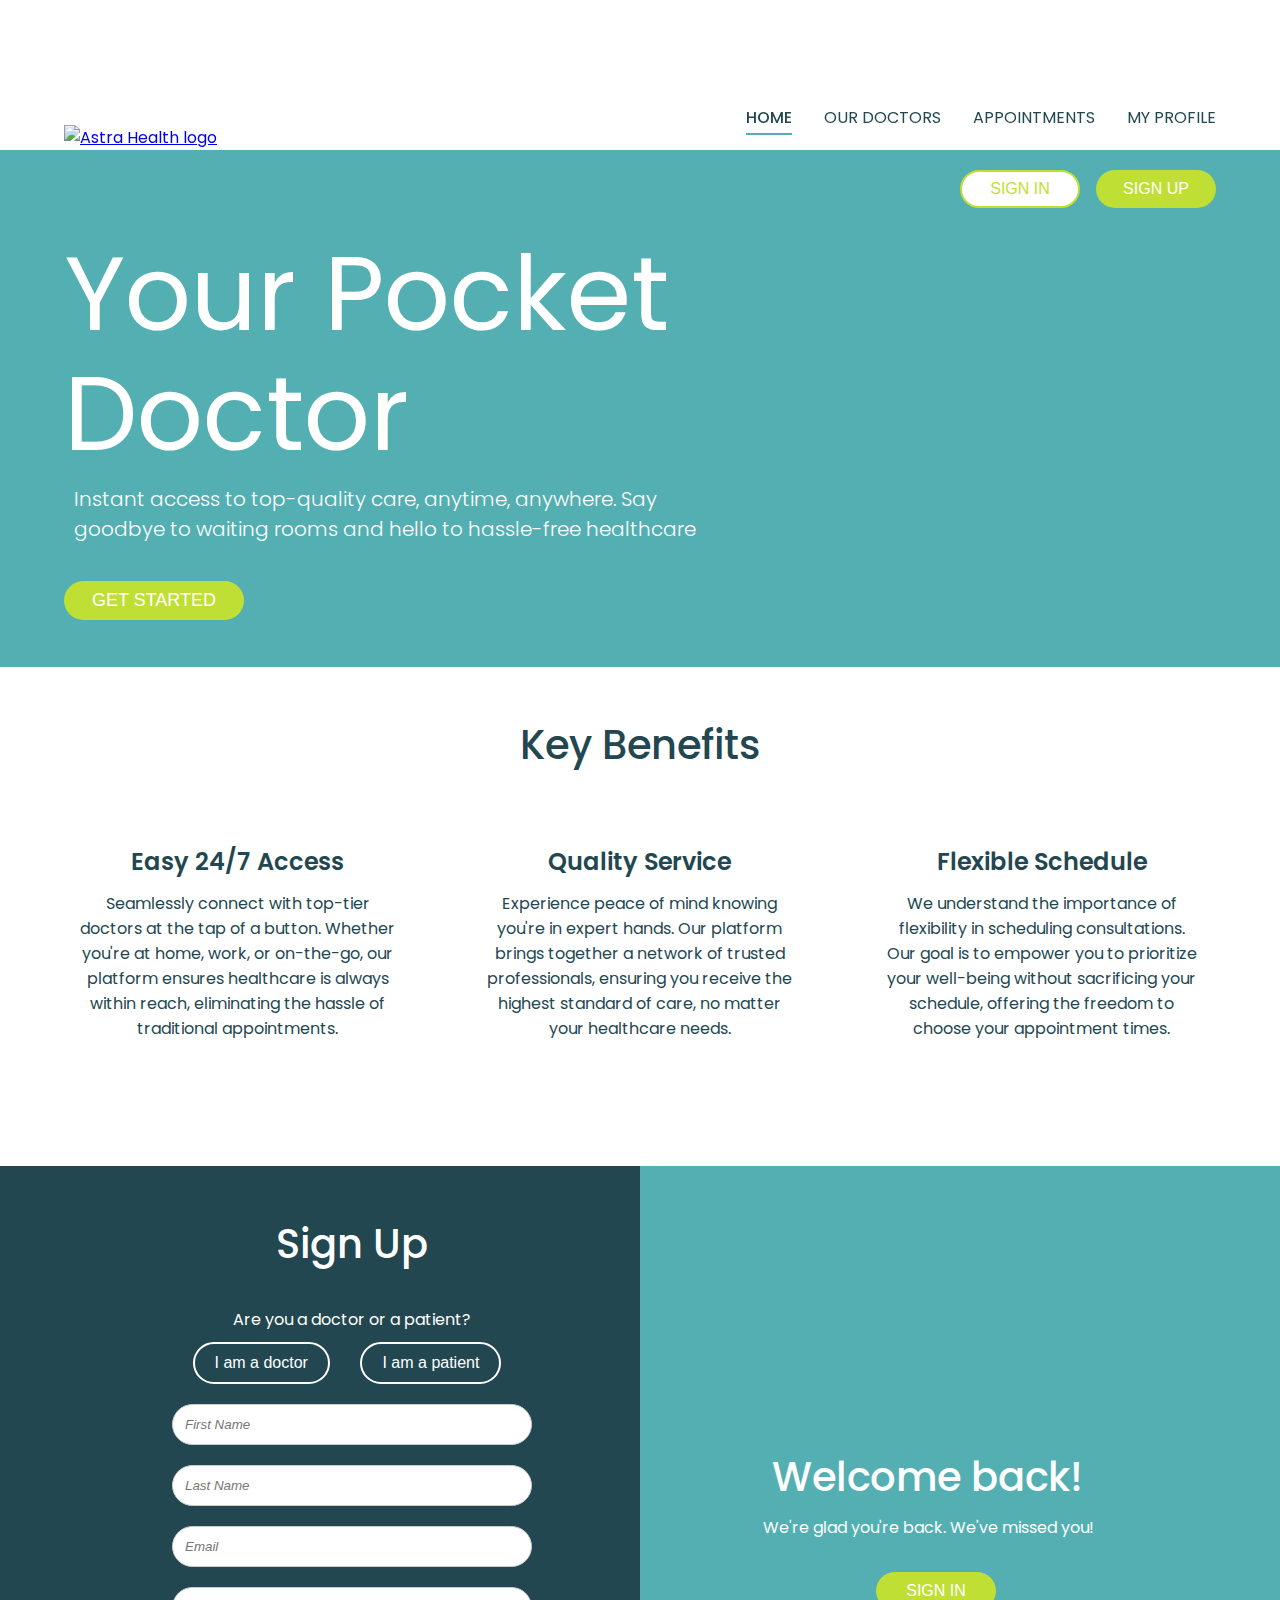
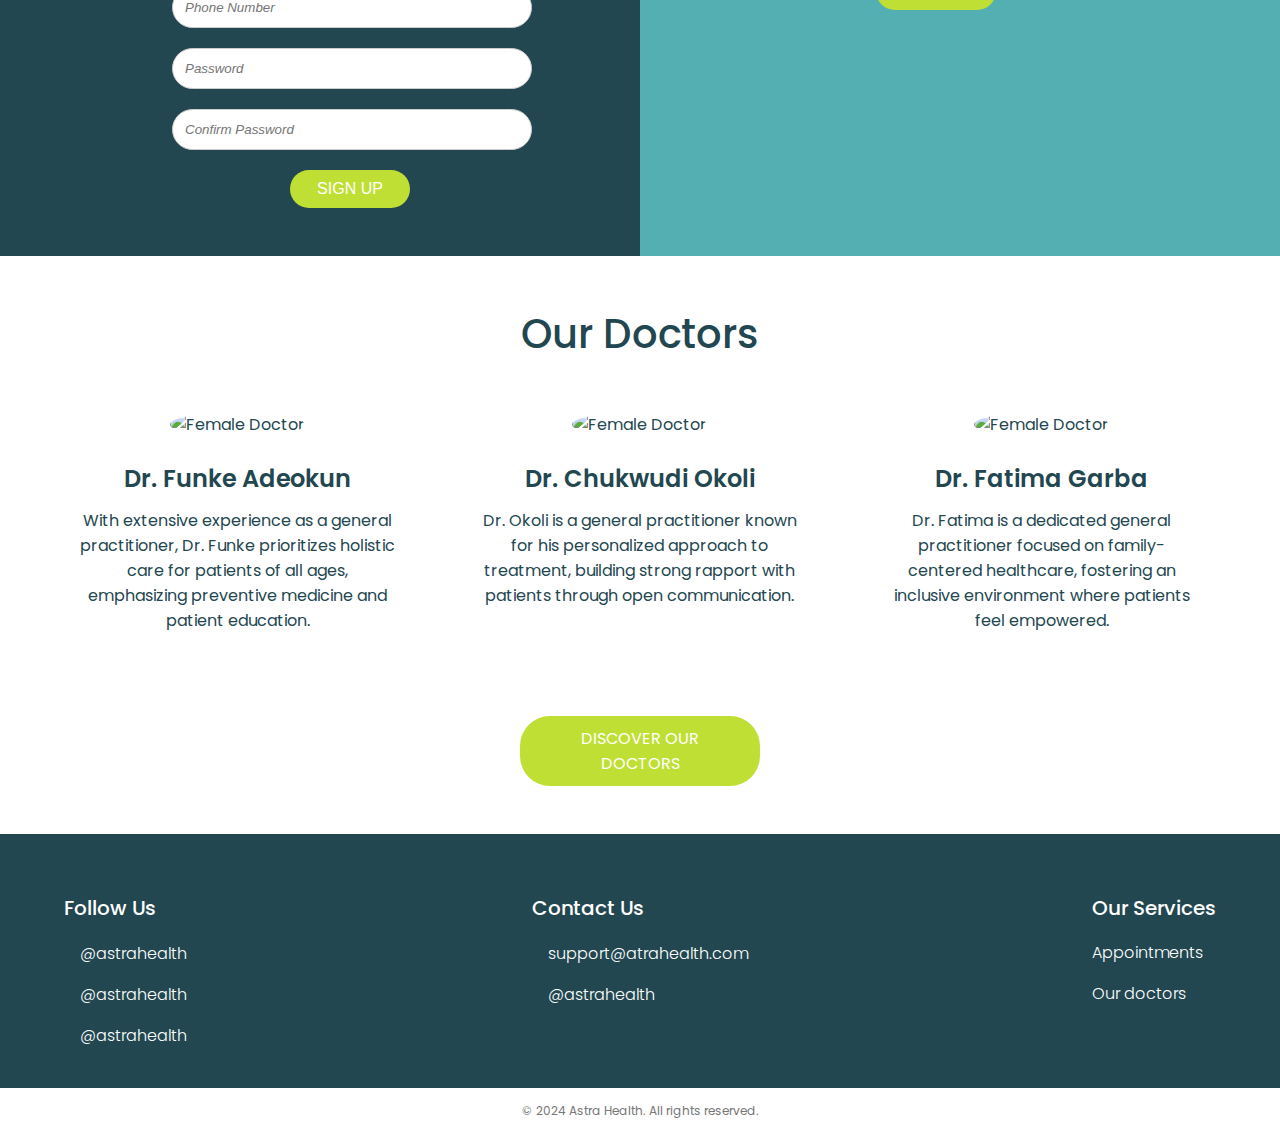
==== commit c0f6874e: "Include JS script and CSS style for appointments" ====
--- a/index.html
+++ b/index.html
@@ -28,13 +28,13 @@
                     <li onclick=hideMenu()><a href="#"><svg xmlns="http://www.w3.org/2000/svg" fill="#FFFFFF" height="26" viewBox="0 -960 960 960" width="26"><path d="m256-200-56-56 224-224-224-224 56-56 224 224 224-224 56 56-224 224 224 224-56 56-224-224-224 224Z"/></svg></a></li>
                     <li class="mobile-nav-items"><a href="index.html" class="current-page">HOME</a></li>
                     <li class="mobile-nav-items"><a href="our_doctors.html">OUR DOCTORS</a></li>
-                    <li class="mobile-nav-items"><a href="#">APPOINTMENTS</a></li>
+                    <li class="mobile-nav-items"><a href="appointments.html">APPOINTMENTS</a></li>
                     <li class="mobile-nav-items"><a href="profile.html">MY PROFILE</a></li>
                 </ul>
                 <ul class="header-nav-bar" id="header-nav-bar">
                     <li class="header-nav-items"><a href="index.html" class="current-page">HOME</a></li>
                     <li class="header-nav-items"><a href="our_doctors.html">OUR DOCTORS</a></li>
-                    <li class="header-nav-items"><a href="#">APPOINTMENTS</a></li>
+                    <li class="header-nav-items"><a href="appointments.html">APPOINTMENTS</a></li>
                     <li class="header-nav-items"><a href="profile.html">MY PROFILE</a></li>
                     <li class="menu-button" onclick=showMenu()><a href="#"><svg xmlns="http://www.w3.org/2000/svg" fill="#224750" height="32" viewBox="0 -960 960 960" width="32"><path d="M120-240v-80h720v80H120Zm0-200v-80h720v80H120Zm0-200v-80h720v80H120Z"/></svg></i></a></li>
                 </ul>
--- a/CSS/profile_styles.css
+++ b/CSS/profile_styles.css
@@ -0,0 +1,297 @@
+/*======================
+     General Style
+=======================*/
+
+.profile-intro {
+    width: 100%;
+    display: flex;
+    text-align: center;
+    align-items: flex-end;
+    justify-content: space-between;
+}
+
+.profile-card {
+    position: relative;
+    border-radius: 50%;
+    width: 200px;
+    height: 200px;
+    margin-top: 10.625em;
+    margin-bottom: -5.625em;
+    padding: 0.125em;
+    background-color: #53AFB1;
+}
+
+.profile-card .profile-image {
+    height: 100%;
+    width: 100%;
+    object-fit: cover;
+    border-radius: 50%;
+    border: 0.125em solid #FFFFFF;
+}
+
+.patient-info {
+    padding: 7.5em 0 1.25em 0;
+}
+
+.personal-info-item {
+    border-bottom: 1px solid #224750;
+    height: auto;
+    margin-bottom: 20px;
+}
+
+.profile-full-name {
+    color: #FFFFFF;
+    display: flex;
+    justify-content: flex-end;
+    text-align: right;
+    font-weight: 500;
+    font-size: 1.5rem;
+    margin-bottom: 0.25em;
+}
+
+.all-information {
+    display: flex;
+    flex-wrap: wrap;
+    justify-content: space-around;
+    align-items: center;
+    margin-top: 1.25em;
+}
+
+.profile-section {
+    display: flex;
+    align-items: center;
+    justify-content: center;
+    margin: 1.25em 0;
+    background-color: #FFFFFF;
+    border-radius: 15px;
+    box-shadow: 0 0.25em 0.5em rgba(0, 0, 0, 0.2);
+    transition: transform 0.3s ease; 
+}
+
+.profile-section:hover {
+    transform: scale(1.05); 
+}
+
+.profile-section h2 {
+    background-color:  #224750;
+    color: #FFFFFF;
+    font-size: 1.25rem;
+    margin: 0;
+    padding: 1em 1.25em;
+    border-top-left-radius: 15px;
+    border-bottom-left-radius: 15px;
+    width: 150px;
+    height: 360px;
+    display: flex;
+    align-items: right;
+    justify-content: center;
+}
+
+.profile-section h2 span {
+    display: flex;
+    align-items: center;
+}
+
+.profile-info {
+    padding: 0.625em;
+    width: 270px;
+    margin: 0 auto; 
+    margin-bottom: -2em; 
+}
+
+.info-item {
+    margin-bottom: 0.5em;
+}
+
+.info-item label {
+    font-weight: bold;
+}
+
+p {
+    display: block;
+    margin-block-start: 0.5em;
+    margin-block-end: 2em;
+    margin
+}
+
+.button-container {
+    width: 100%;
+    display: flex;
+    align-items: flex-end;
+    justify-content: right;
+    padding-top: 1.5em;
+    padding-right: 0;
+}
+
+.info-item input {
+    border: 2px solid #F2F2F2;
+    margin-bottom: 1.5em;
+    padding: 0.25em;
+    border-radius: 0.5em;
+    font-size: 1rem;
+    box-sizing: content-box;
+}
+
+input::placeholder {
+    font-style: italic;
+}
+
+#medicalHistoryInput::placeholder {
+    font-style: italic;
+}
+
+
+.info-item input:focus {
+    outline: none; 
+    border-color: #224750;
+    box-shadow: 0 0 0 2px rgba(0, 0 , 0, 0, 0.2); 
+}
+
+.profile-info input {
+    padding-left: 0.25em;
+}
+
+.hidden {
+    display: none;
+}
+
+#medicalHistoryInput {
+    font-family: "Poppins", sans-serif;
+    border: 2px solid #F2F2F2;
+    margin-bottom: 0.25em;
+    padding: 0.25em;
+    border-radius: 0.5em;
+    font-size: 1rem;
+    resize: none;
+    width: 100%;
+    position: relative;
+    height: 15em;
+}
+
+p {
+    overflow-wrap: break-word;
+}
+
+
+#charCount {
+    color: #224750;
+    font-size: 0.75rem;
+    text-align: right;
+    /* padding-right: 3em; */
+    font-weight: 500;
+    font-style: italic;
+}
+
+
+/*======================
+    Buttons
+=======================*/
+
+.edit-profile-button {
+    border-radius: 30px;
+    background-color: #FFFFFF;
+    border: 3px solid #224750;
+    color: #224750;
+    font-weight: 600;
+    padding: 0.625em 1.25em;
+    cursor: pointer;
+    font-size: 1rem;
+    transition: background-color 0.3s ease;
+}
+
+/* .edit-profile-button:hover {
+    background-color: #224750;
+    color: #FFFFFF;
+    border: none;
+} */
+
+/*======================
+    Typography
+=======================*/
+
+.profile-card h3 {
+    color: #FFFFFF;
+    font-weight: 300;
+    margin: 10px;
+}
+
+ .patient-info p {
+    font-size: 1rem;
+    color: #224750;
+    margin-top: 0.25em;
+    margin-bottom: 0.25em;
+ }
+
+/*======================
+      Media Query
+=======================*/
+
+/* Screens less than 639px */
+@media (max-width: 639px) {
+    .profile-card {
+        width: 150px;
+        height: 150px;
+        margin-bottom: -75px;
+    }
+
+    .all-information {
+        padding-top: 40px;
+    }
+
+    .profile-section {
+        flex-direction: column;
+        width: 90%;
+    }
+
+    .profile-section h2 {
+        border-top-left-radius: 15px;
+        border-top-right-radius: 15px;
+        border-bottom-left-radius: 0px;
+        width: 100%;
+        height: auto; 
+        justify-content: center;
+        font-size: 1rem;
+    }
+    
+    .profile-info {
+        width: 240px;
+        margin: 0;
+        text-align: left;
+        justify-content: flex-start;
+        margin-top: 2em; 
+    }
+
+    .patient-info p {
+        font-size: 0.75rem;
+    }
+
+     .info-item {
+        margin-bottom: 0.125em;
+        margin-top: 0.125em;
+    }
+
+     .info-item {
+        justify-content: flex-start;
+    }
+
+     .profile-full-name {
+        font-size: 1.25rem;
+        margin-bottom: 0.25em;
+    }
+
+     .edit-profile-button {
+        border-radius: 30px;
+        background-color: #FFFFFF;
+        border: 3px solid #224750;
+        color: #224750;
+        font-weight: 500;
+        padding: 7.5px 15px;
+        cursor: pointer;
+        font-size: 0.875rem;
+        transition: background-color 0.3s ease;
+    }
+    
+    #medicalHistoryInput {
+        height: 12em;
+    }
+}
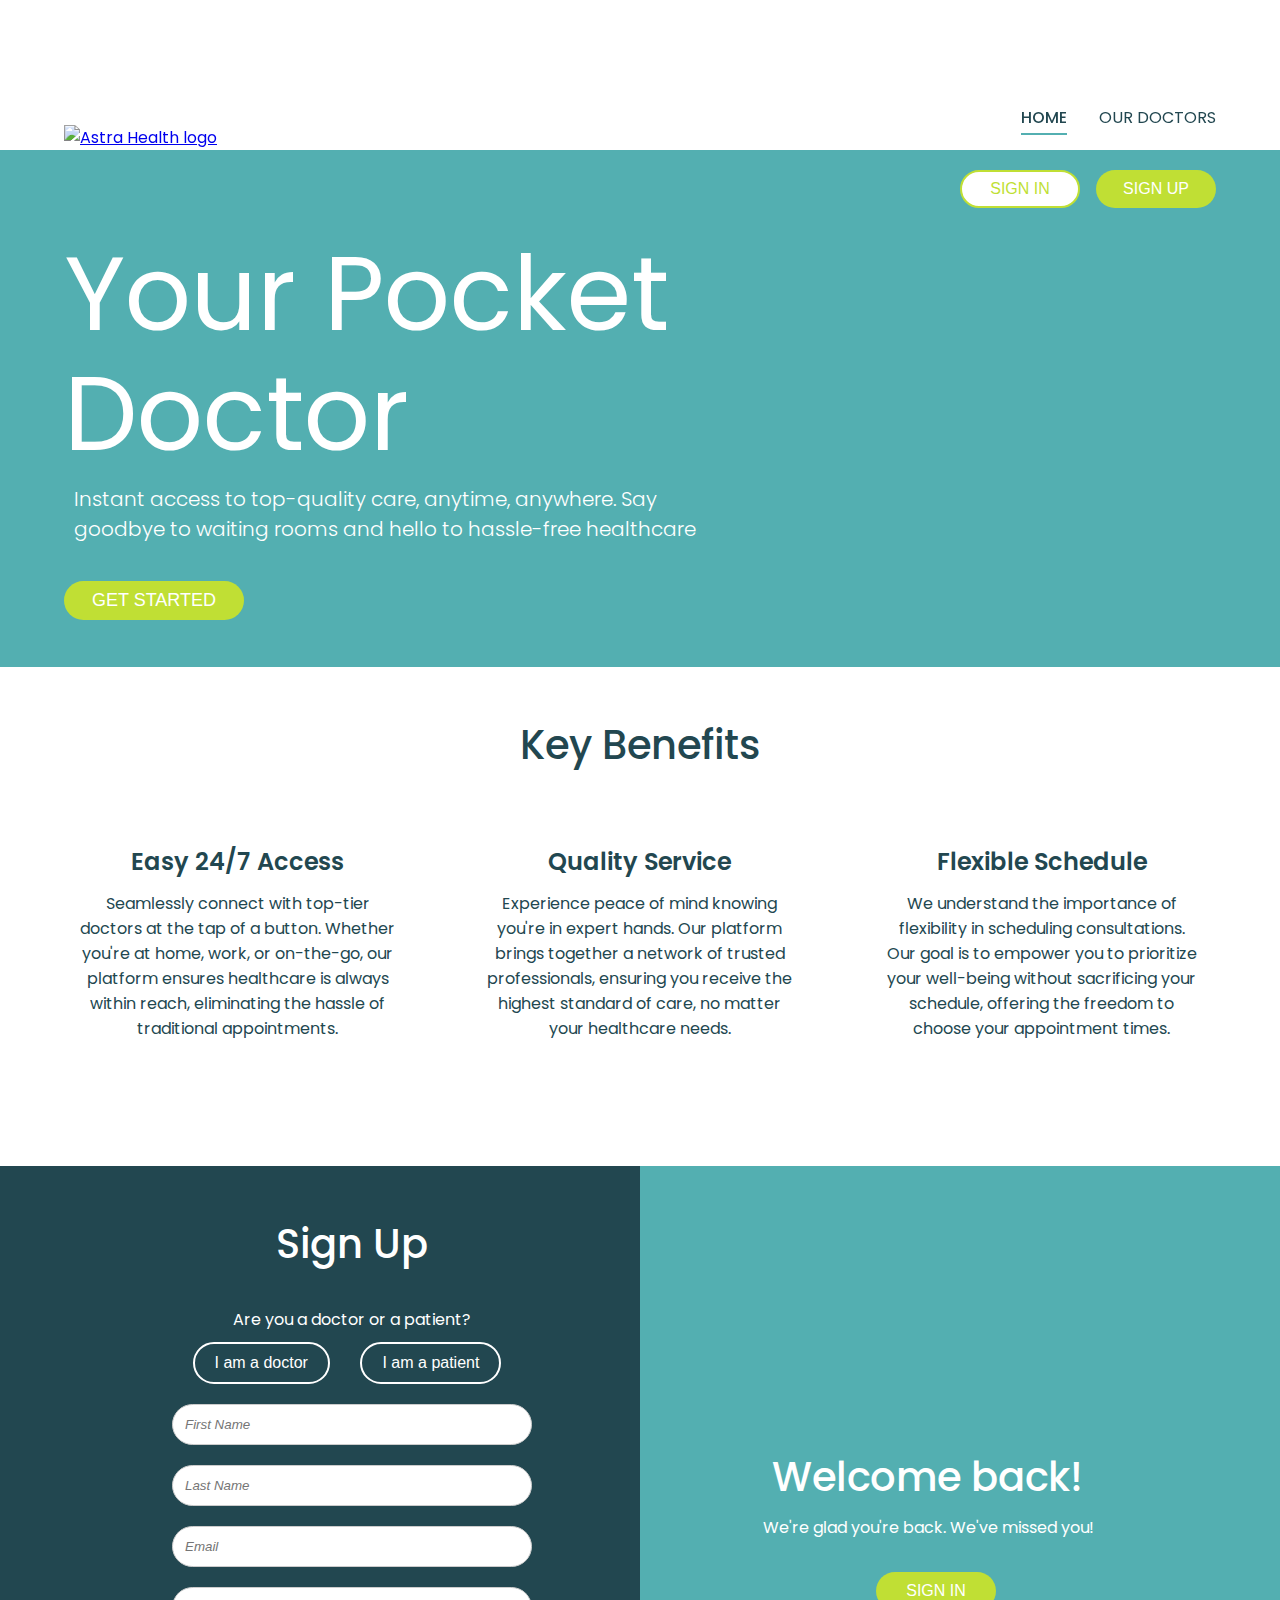
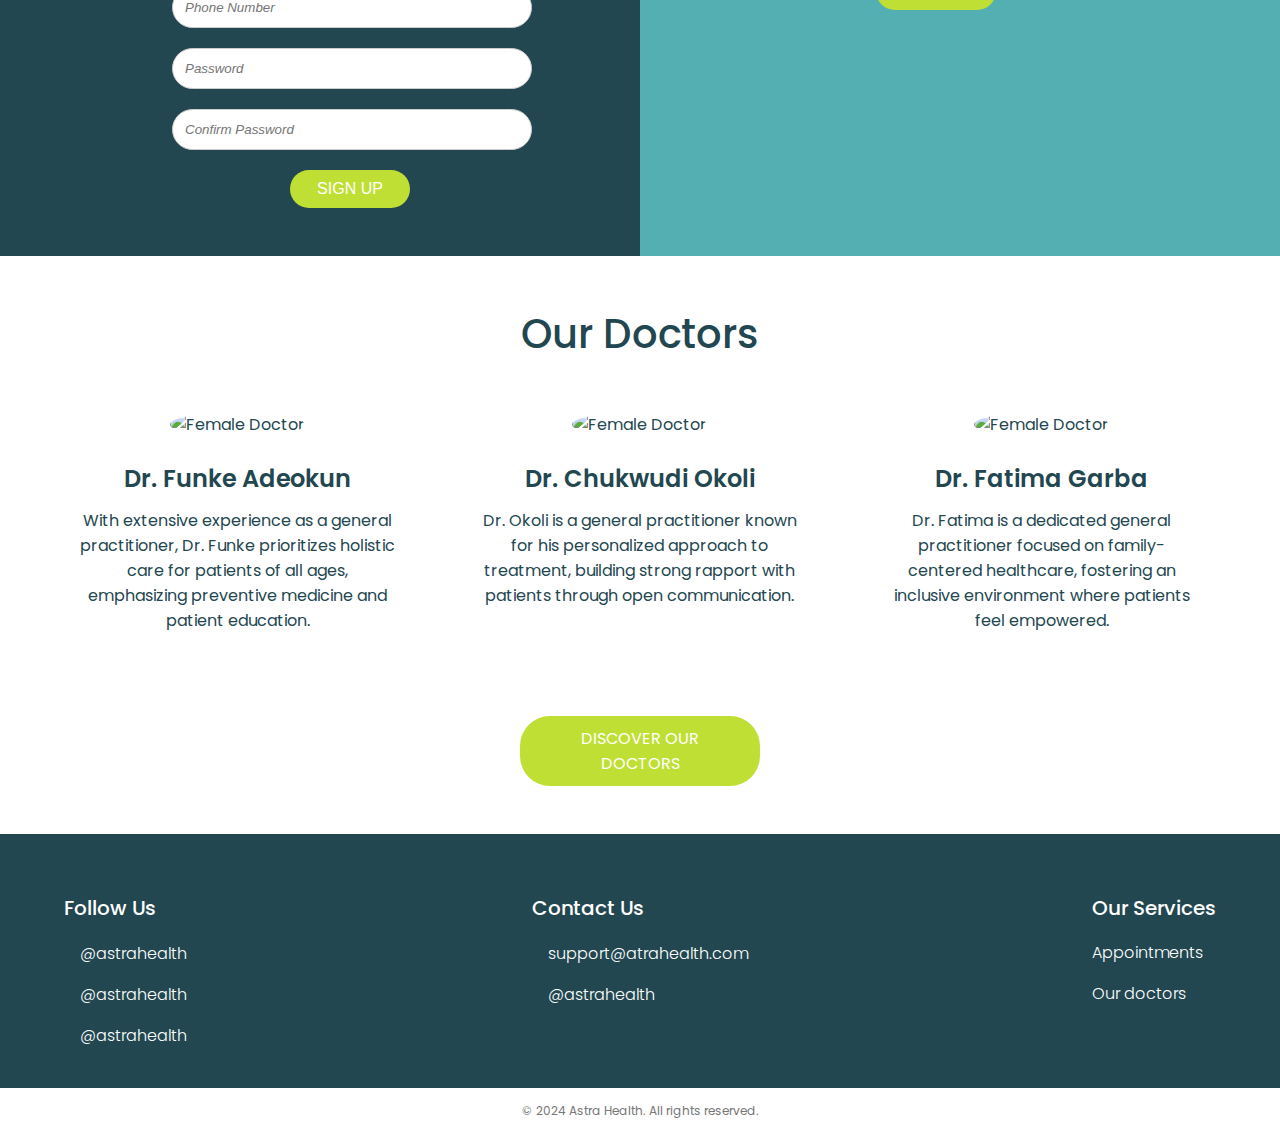
==== commit 83baa7d4: "Create Sign Out feature" ====
--- a/index.html
+++ b/index.html
@@ -8,14 +8,14 @@
     <link rel="stylesheet" href="CSS/style.css" />
     <link rel="stylesheet" href="CSS/our_doctors_style.css" />
     <link rel="stylesheet" href="CSS/profile_styles.css" />
+    <link rel="stylesheet" href="CSS/notification_modal_style.css" />
     <link rel="preconnect" href="https://fonts.googleapis.com">
     <link rel="preconnect" href="https://fonts.gstatic.com" crossorigin>
     <link href="https://fonts.googleapis.com/css2?family=Poppins:ital,wght@0,100;0,200;0,300;0,400;0,500;0,600;0,700;0,800;0,900;1,100;1,200;1,300;1,400;1,500;1,600;1,700;1,800;1,900&display=swap" rel="stylesheet">
     <link rel="stylesheet" href="https://cdnjs.cloudflare.com/ajax/libs/font-awesome/6.5.2/css/all.min.css" integrity="sha512-SnH5WK+bZxgPHs44uWIX+LLJAJ9/2PkPKZ5QiAj6Ta86w+fsb2TkcmfRyVX3pBnMFcV7oQPJkl9QevSCWr3W6A==" crossorigin="anonymous" referrerpolicy="no-referrer" />
-    <link rel="stylesheet" href="path/to/font-awesome/css/font-awesome.min.css">
+    <!-- <link rel="stylesheet" href="path/to/font-awesome/css/font-awesome.min.css"> -->
 </head>
 <body>
-    <div><a href="patient_profile.html"></a></div>
     <div class="white-container">
         <div class="container">
             <nav id="header">
@@ -28,14 +28,14 @@
                     <li onclick=hideMenu()><a href="#"><svg xmlns="http://www.w3.org/2000/svg" fill="#FFFFFF" height="26" viewBox="0 -960 960 960" width="26"><path d="m256-200-56-56 224-224-224-224 56-56 224 224 224-224 56 56-224 224 224 224-56 56-224-224-224 224Z"/></svg></a></li>
                     <li class="mobile-nav-items"><a href="index.html" class="current-page">HOME</a></li>
                     <li class="mobile-nav-items"><a href="our_doctors.html">OUR DOCTORS</a></li>
-                    <li class="mobile-nav-items"><a href="appointments.html">APPOINTMENTS</a></li>
-                    <li class="mobile-nav-items"><a href="profile.html">MY PROFILE</a></li>
+                    <li class="mobile-nav-items" id="mobile-appointments-tab" style="display: none;"><a href="#">APPOINTMENTS</a></li>
+                    <li class="mobile-nav-items" id="mobile-profile-tab" style="display: none;"><a href="#">MY PROFILE</a></li>
                 </ul>
                 <ul class="header-nav-bar" id="header-nav-bar">
                     <li class="header-nav-items"><a href="index.html" class="current-page">HOME</a></li>
                     <li class="header-nav-items"><a href="our_doctors.html">OUR DOCTORS</a></li>
-                    <li class="header-nav-items"><a href="appointments.html">APPOINTMENTS</a></li>
-                    <li class="header-nav-items"><a href="profile.html">MY PROFILE</a></li>
+                    <li class="header-nav-items" id="appointments-tab" style="display: none;"><a href="#">APPOINTMENTS</a></li>
+                    <li class="header-nav-items" id="profile-tab" style="display: none;"><a href="#">MY PROFILE</a></li> 
                     <li class="menu-button" onclick=showMenu()><a href="#"><svg xmlns="http://www.w3.org/2000/svg" fill="#224750" height="32" viewBox="0 -960 960 960" width="32"><path d="M120-240v-80h720v80H120Zm0-200v-80h720v80H120Zm0-200v-80h720v80H120Z"/></svg></i></a></li>
                 </ul>
             </nav>
@@ -45,8 +45,8 @@
         <div class="container">
             <div id="intro">
                 <div id="access-buttons">
-                    <button class="outlined-button access-button" >SIGN IN</button>
-                    <button class="filled-button access-button">SIGN UP</button>
+                    <button class="outlined-button access-button sign-in" >SIGN IN</button>
+                    <button class="filled-button access-button sign-up">SIGN UP</button>
                 </div>
                 <div id="intro-content">
                     <h1>Your Pocket Doctor</h1>
@@ -88,8 +88,8 @@
                     <div class="mobile-form-field">
                         <label for="doctor_patient">Are you a doctor or a patient?</label>
                         <div id="doctor_patient">
-                            <button class="role-button outlined" data-role="doctor">I am a doctor</button>
-                            <button class="role-button outlined" data-role="patient">I am a patient</button>
+                            <button class="role-button outlined" data-role="doctor" onclick="this.classList.add('selected'); getSelectedRole('mobile-signup-form')">I am a doctor</button>
+                            <button class="role-button outlined" data-role="patient" onclick="this.classList.add('selected'); document.getElementById('mobile-signup-form').querySelectorAll('.role-button.selected').forEach(btn => btn !== this && btn.classList.remove('selected')); getSelectedRole('mobile-signup-form')">I am a patient</button>
                         </div>
                     </div>                                                   
                     <div class="mobile-form-field">
@@ -105,7 +105,7 @@
                         <label></label>
                     </div>
                     <div class="mobile-form-field">
-                        <input type="tel" placeholder="Phone Number" name="phone" pattern="\+?\d{1,3}[-.]?\d{3}[-.]?\d{3}[-.]?\d{4}" />
+                        <input type="tel" placeholder="Phone Number" name="phone" />
                         <label></label>
                     </div>
                     <div class="mobile-form-field">
@@ -123,41 +123,16 @@
                 <form id="mobile-signin-form">
                     <h2>Sign in</h2>
                     <div class="mobile-form-field">
-                        <label for="doctor_patient">Are you a doctor or a patient?</label>
-                        <div id="doctor_patient">
-                            <button class="role-button outlined" data-role="doctor">I am a doctor</button>
-                            <button class="role-button outlined" data-role="patient">I am a patient</button>
-                        </div>
-                    </div>     
-                    <div class="mobile-form-field">
                         <input type="email" placeholder="Email" name="email"/>
                         <label></label>
                     </div>
                     <div class="mobile-form-field">
-                        <input type="password" placeholder="Password" />
+                        <input type="password" placeholder="Password" name="password" />
                         <label></label>
                     </div>
                     <button class="filled-button" type="submit">SIGN IN</button>
                 </form>
             </section>
-            <!-- <section class="mobile-overlay-section">
-                <div class="mobile-overlay">
-                    <div class="mobile-overlay-panel mobile-overlay-top">
-                        <div id="mobile-welcome-prompt">
-                            <h2>Welcome!</h2>
-                            <p>Begin your Astra Health journey here</p>
-                            <button class="filled-button" id="mobile-signup-prompt-button">SIGN UP</button>
-                        </div>
-                    </div>
-                    <div class="mobile-overlay-panel mobile-overlay-bottom">
-                        <div id="mobile-welcome-back-prompt">
-                            <h2>Welcome back!</h2>
-                            <p>We're glad you're back. We've missed you!</p>
-                            <button class="filled-button" id="mobile-signin-prompt-button">SIGN IN</button>
-                        </div>   
-                    </div>
-                </div>
-            </section> -->
         </div>
     </div>
     <div class="dual-container" id="container">
@@ -168,8 +143,8 @@
                     <div class="form-field">
                         <label for="doctor_patient">Are you a doctor or a patient?</label>
                         <div id="doctor_patient">
-                            <button class="role-button outlined" data-role="doctor">I am a doctor</button>
-                            <button class="role-button outlined" data-role="patient">I am a patient</button>
+                            <button class="role-button outlined" data-role="doctor" onclick="this.classList.add('selected'); getSelectedRole('signup-form')">I am a doctor</button>
+                            <button class="role-button outlined" data-role="patient" onclick="this.classList.add('selected'); document.getElementById('signup-form').querySelectorAll('.role-button.selected').forEach(btn => btn !== this && btn.classList.remove('selected')); getSelectedRole('signup-form')">I am a patient</button>
                         </div>
                     </div>                                                   
                     <div class="form-field">
@@ -185,7 +160,7 @@
                         <label></label>
                     </div>
                     <div class="form-field">
-                        <input type="tel" placeholder="Phone Number" name="phone" pattern="\+?\d{1,3}[-.]?\d{3}[-.]?\d{3}[-.]?\d{4}" />
+                        <input type="tel" placeholder="Phone Number" name="phone" />
                         <label></label>
                     </div>
                     <div class="form-field">
@@ -203,21 +178,13 @@
                 <form id="signin-form">
                     <h2>Sign in</h2>
                     <div class="form-field">
-                        <label for="doctor_patient">Are you a doctor or a patient?</label>
-                        <div id="doctor_patient">
-                            <button class="role-button outlined" data-role="doctor">I am a doctor</button>
-                            <button class="role-button outlined" data-role="patient">I am a patient</button>
-                        </div>
-                    </div>     
-                    <div class="form-field">
                         <input type="email" placeholder="Email" name="email"/>
                         <label></label>
                     </div>
                     <div class="form-field">
-                        <input type="password" placeholder="Password" />
-                        <label></label>
-                    </div>
-                    <!-- <a href="#" class="forgot">Forgot your password?</a> -->
+                        <input type="password" placeholder="Password" name="password"/>
+                        <label></label>
+                    </div>
                     <button class="filled-button" type="submit">SIGN IN</button>
                 </form>
             </section>
@@ -265,7 +232,7 @@
             </section>
             <section class="filled-button" onclick="window.location.href = 'our_doctors.html';">DISCOVER OUR DOCTORS</section>
         </div>
-    </div>
+    </div>     
     <footer id="footer">
         <div class="dark-green-container">
             <div class="container footer-container">
@@ -303,11 +270,23 @@
             </div>
         </div>   
     </footer>
+    <div id="notification-modal" class="modal">
+        <div class="modal-content">
+            <span class="close">&times;</span>
+            <p id="modal-text"></p>
+        </div>
+    </div>      
     <section id="legal-information">
         <p>&copy; 2024 Astra Health. All rights reserved.</p>
     </section>    
     <script src="JavaScript/script.js"></script>
     <script src="JavaScript/our_doctors_script.js"></script>
-    <script src="JavaScript/profile_script.js"></script>
+    <script src="JavaScript/register.js"></script>
+    <script src="JavaScript/notification_modal.js"></script>
+    <script src="JavaScript/auth.js"></script>
+    <script src="JavaScript/navigation.js"></script>
+    <!-- <script src="JavaScript/patients_profile_script.js"></script>
+    <script src="JavaScript/doctors_profile_script.js"></script>
+    <script src="JavaScript/appointments_script.js"></script> -->
 </body>
 </html>--- a/CSS/profile_styles.css
+++ b/CSS/profile_styles.css
@@ -168,6 +168,19 @@
     height: 15em;
 }
 
+#professionalBioInput {
+    font-family: "Poppins", sans-serif;
+    border: 2px solid #F2F2F2;
+    margin-bottom: 0.25em;
+    padding: 0.25em;
+    border-radius: 0.5em;
+    font-size: 1rem;
+    resize: none;
+    width: 100%;
+    position: relative;
+    height: 15em;
+}
+
 p {
     overflow-wrap: break-word;
 }
@@ -182,6 +195,27 @@
     font-style: italic;
 }
 
+#upload-icon {
+    position: absolute;
+    font-size: 1.5em;
+    top: 0.5em;
+    right: 0.5em;
+    color: #53AFB1;
+    border-radius: 50%;
+    width: 1.5em;
+    height: 1.5em;
+    cursor: pointer;
+    display: none;
+    background-color: #FFFFFF;
+}
+
+#profileImageInput {
+    display: none; 
+}
+
+.hidden {
+    display: none;
+}
 
 /*======================
     Buttons
@@ -204,6 +238,7 @@
     color: #FFFFFF;
     border: none;
 } */
+
 
 /*======================
     Typography
@@ -294,4 +329,18 @@
     #medicalHistoryInput {
         height: 12em;
     }
-}
+
+    #upload-icon {
+        position: absolute;
+        font-size: 1em;
+        top: 0.5em;
+        right: 0.5em;
+        color: #53AFB1;
+        border-radius: 50%;
+        width: 1.5em;
+        height: 1.5em;
+        cursor: pointer;
+        display: none;
+        background-color: #FFFFFF;
+    }
+}
--- a/CSS/notification_modal_style.css
+++ b/CSS/notification_modal_style.css
@@ -0,0 +1,71 @@
+.modal {
+    display: none; 
+    position: fixed; 
+    z-index: 1; 
+    padding-top: 300px; 
+    left: 0;
+    top: 0;
+    width: 100%; 
+    height: 100%; 
+    overflow: auto; 
+    background-color: rgb(0,0,0); 
+    background-color: rgba(0,0,0,0.4); 
+}
+
+.modal-content {
+    background-color: #fefefe;
+    border-radius: 30px;
+    margin: auto;
+    padding: 20px 20px 5px 5px;
+    width: 60%;
+    font-family: "Poppins", sans-serif;
+    font-size: 1rem;
+    align-items: center;
+    justify-content: center;
+    text-align: center;
+    color: #224750;
+}
+
+.close {
+    color: #224750;
+    float: right;
+    font-size: 28px;
+    font-weight: bold;
+}
+
+.close:hover,
+.close:focus {
+    color: #224750;
+    text-decoration: none;
+    cursor: pointer;
+}
+
+/*======================
+      Media Query
+=======================*/
+
+/* Screens less than 639px */
+@media (max-width: 639px) {
+    .modal-content {
+        width: 90%;
+        border-radius: 15px;
+        font-size: 0.75rem;
+    }
+
+    .close {
+        font-size: 16px;
+    }
+}
+
+/* Screens from 640px to 843px */
+@media (min-width: 640px) and (max-width: 843px) {
+    .modal-content {
+        width: 80%;
+        border-radius: 20px;
+        font-size: 0.825rem;
+    }
+
+    .close {
+        font-size: 20px;
+    }
+}